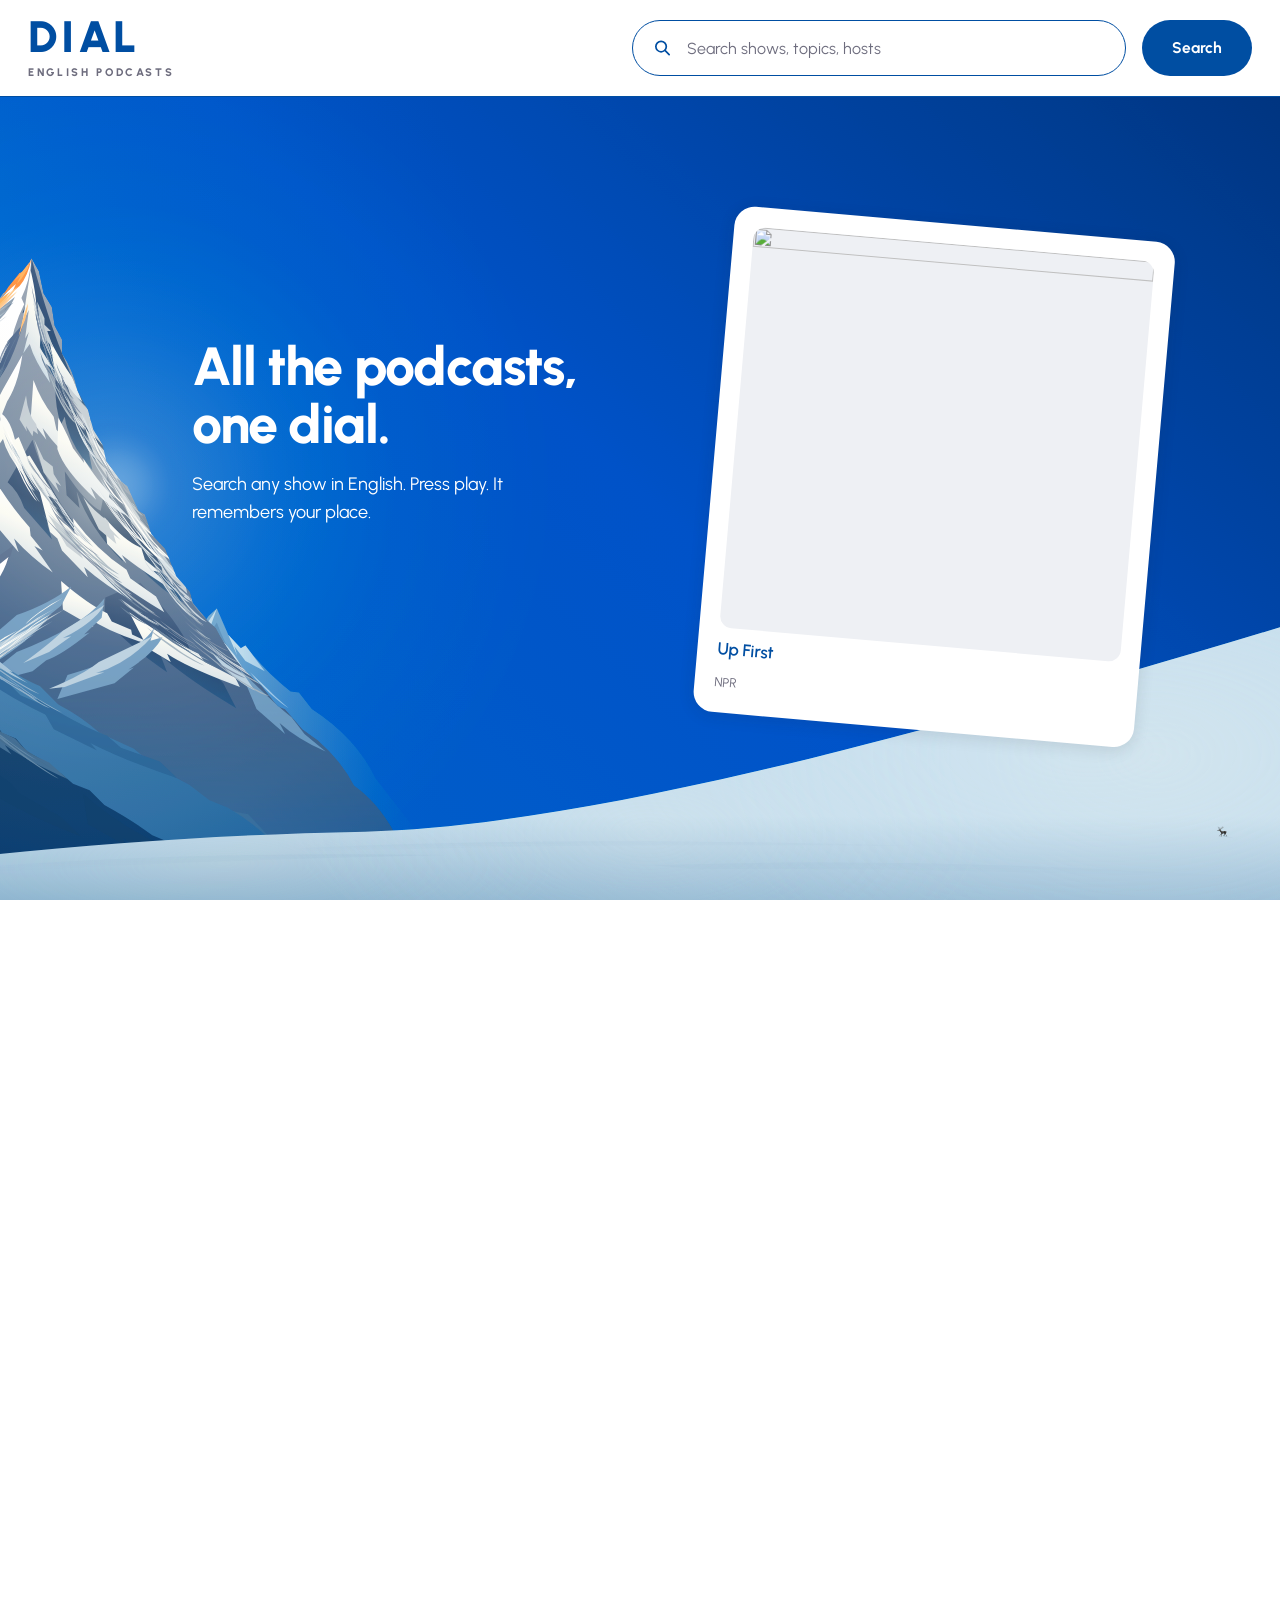
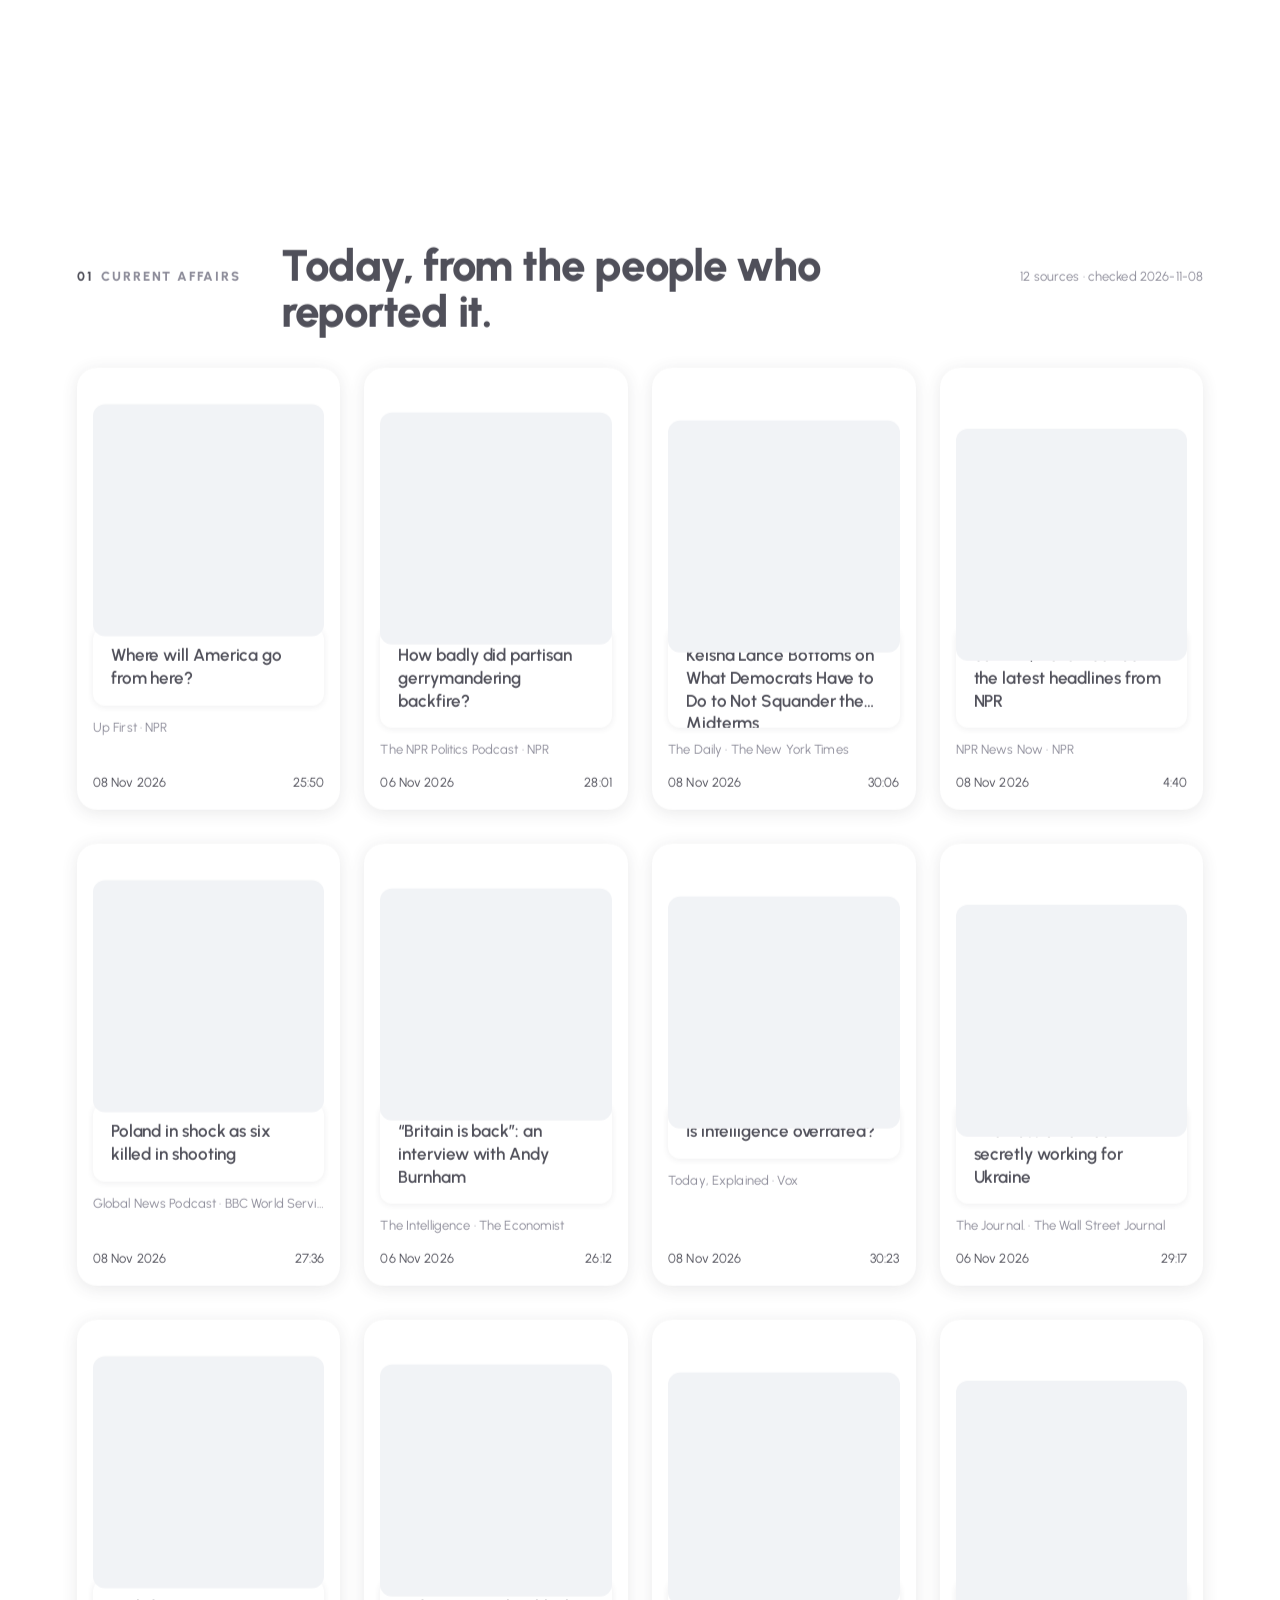
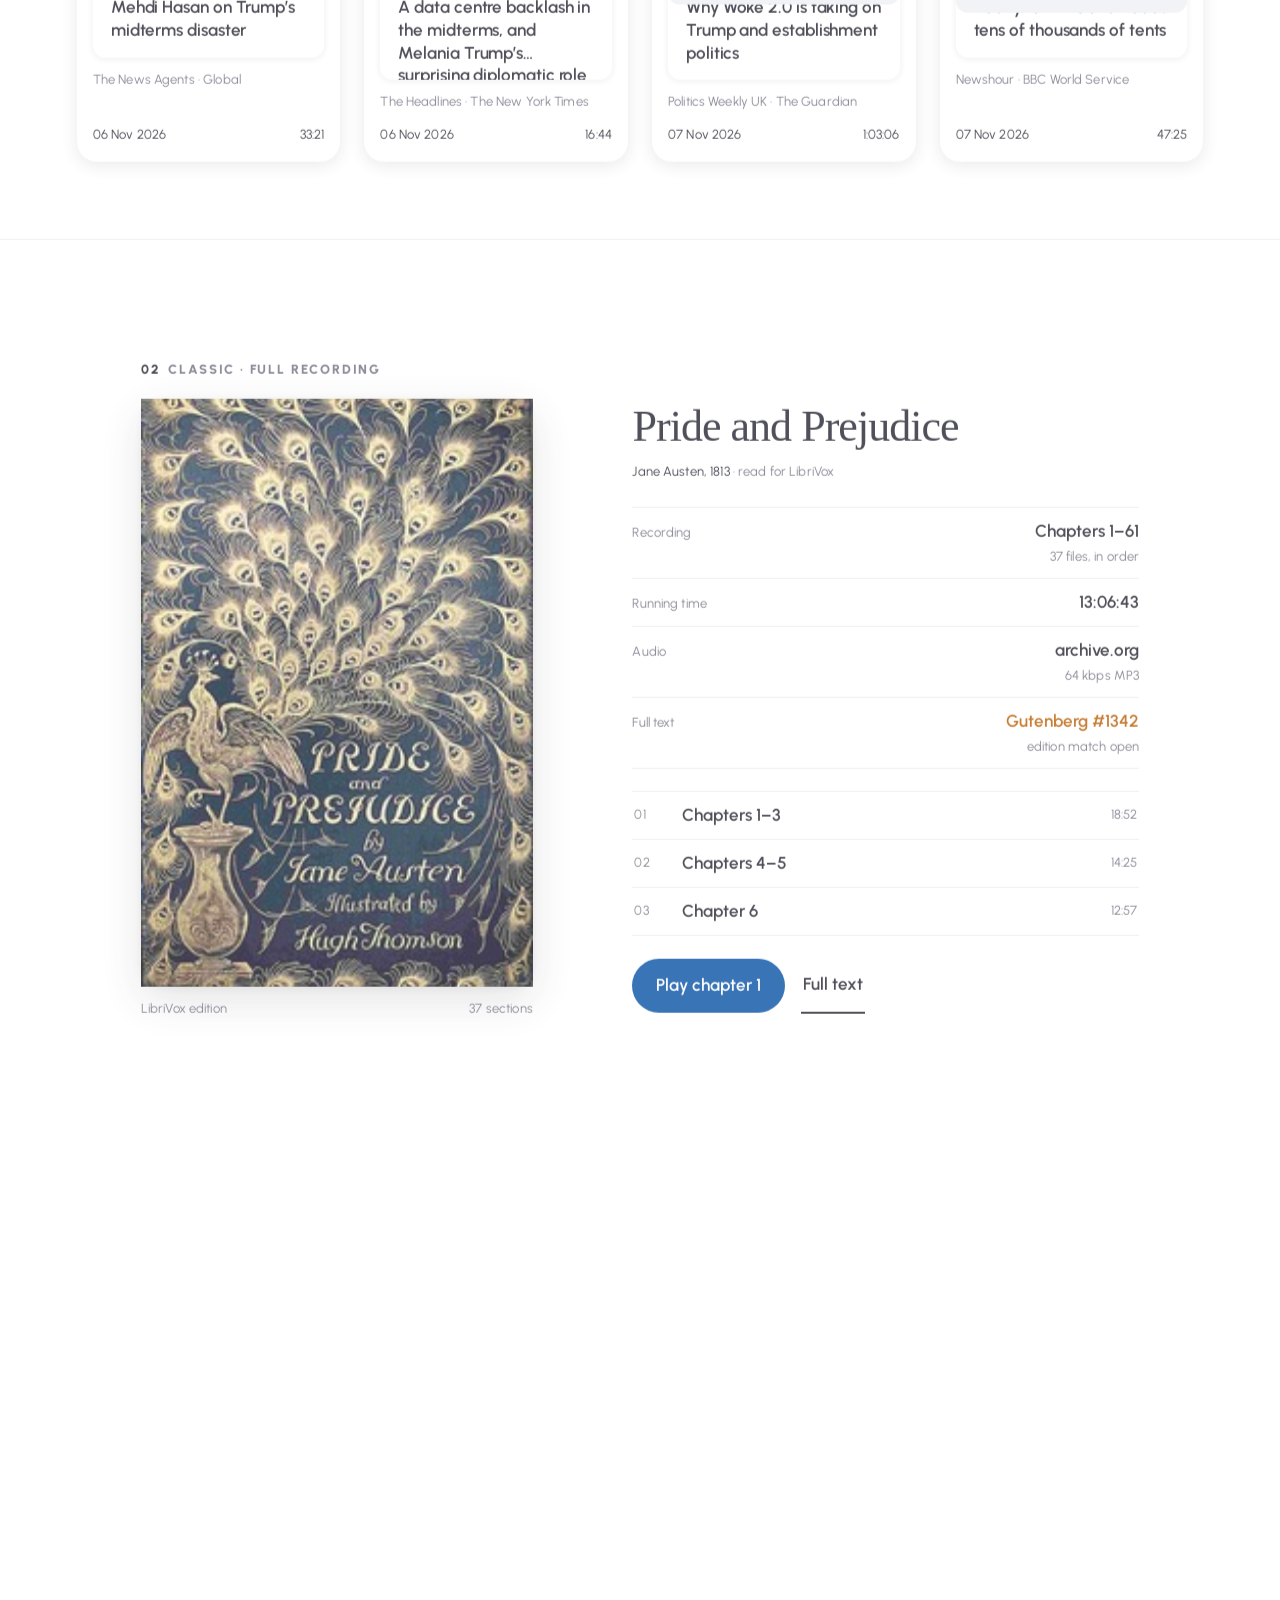
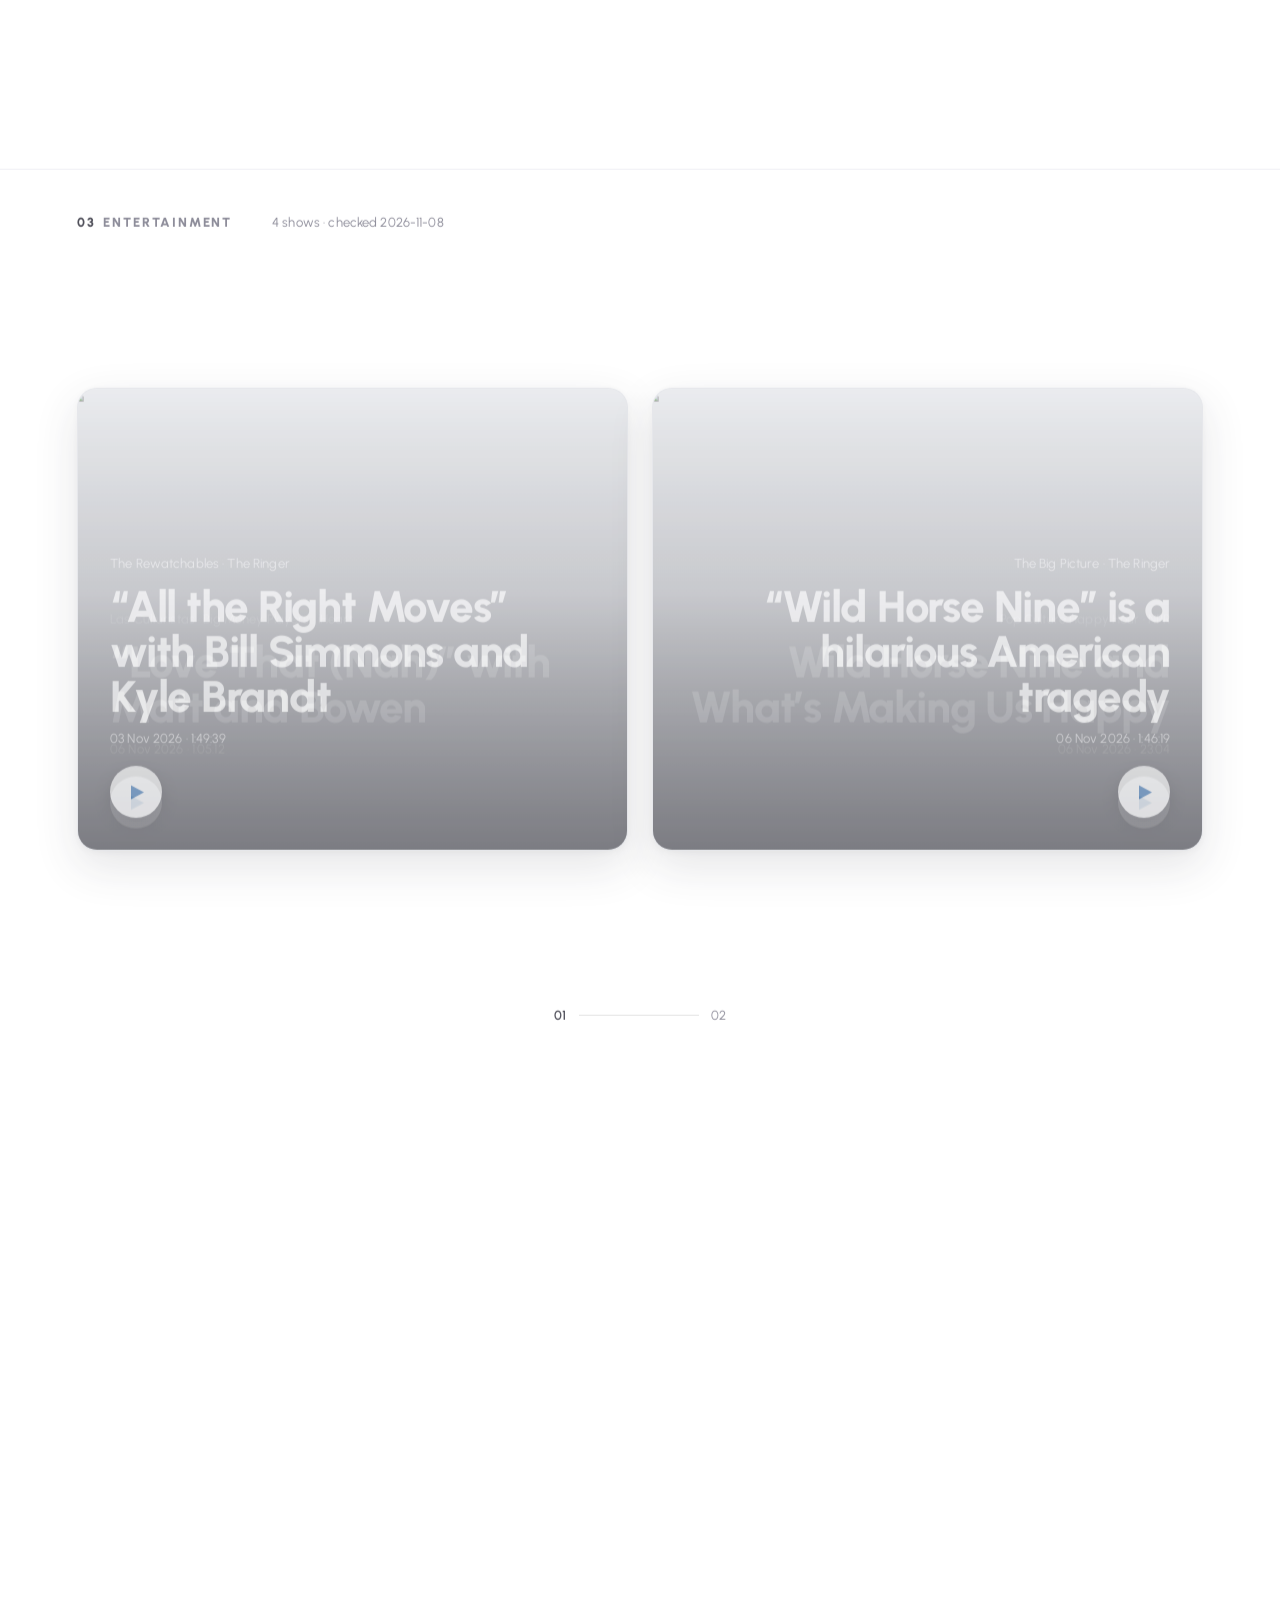
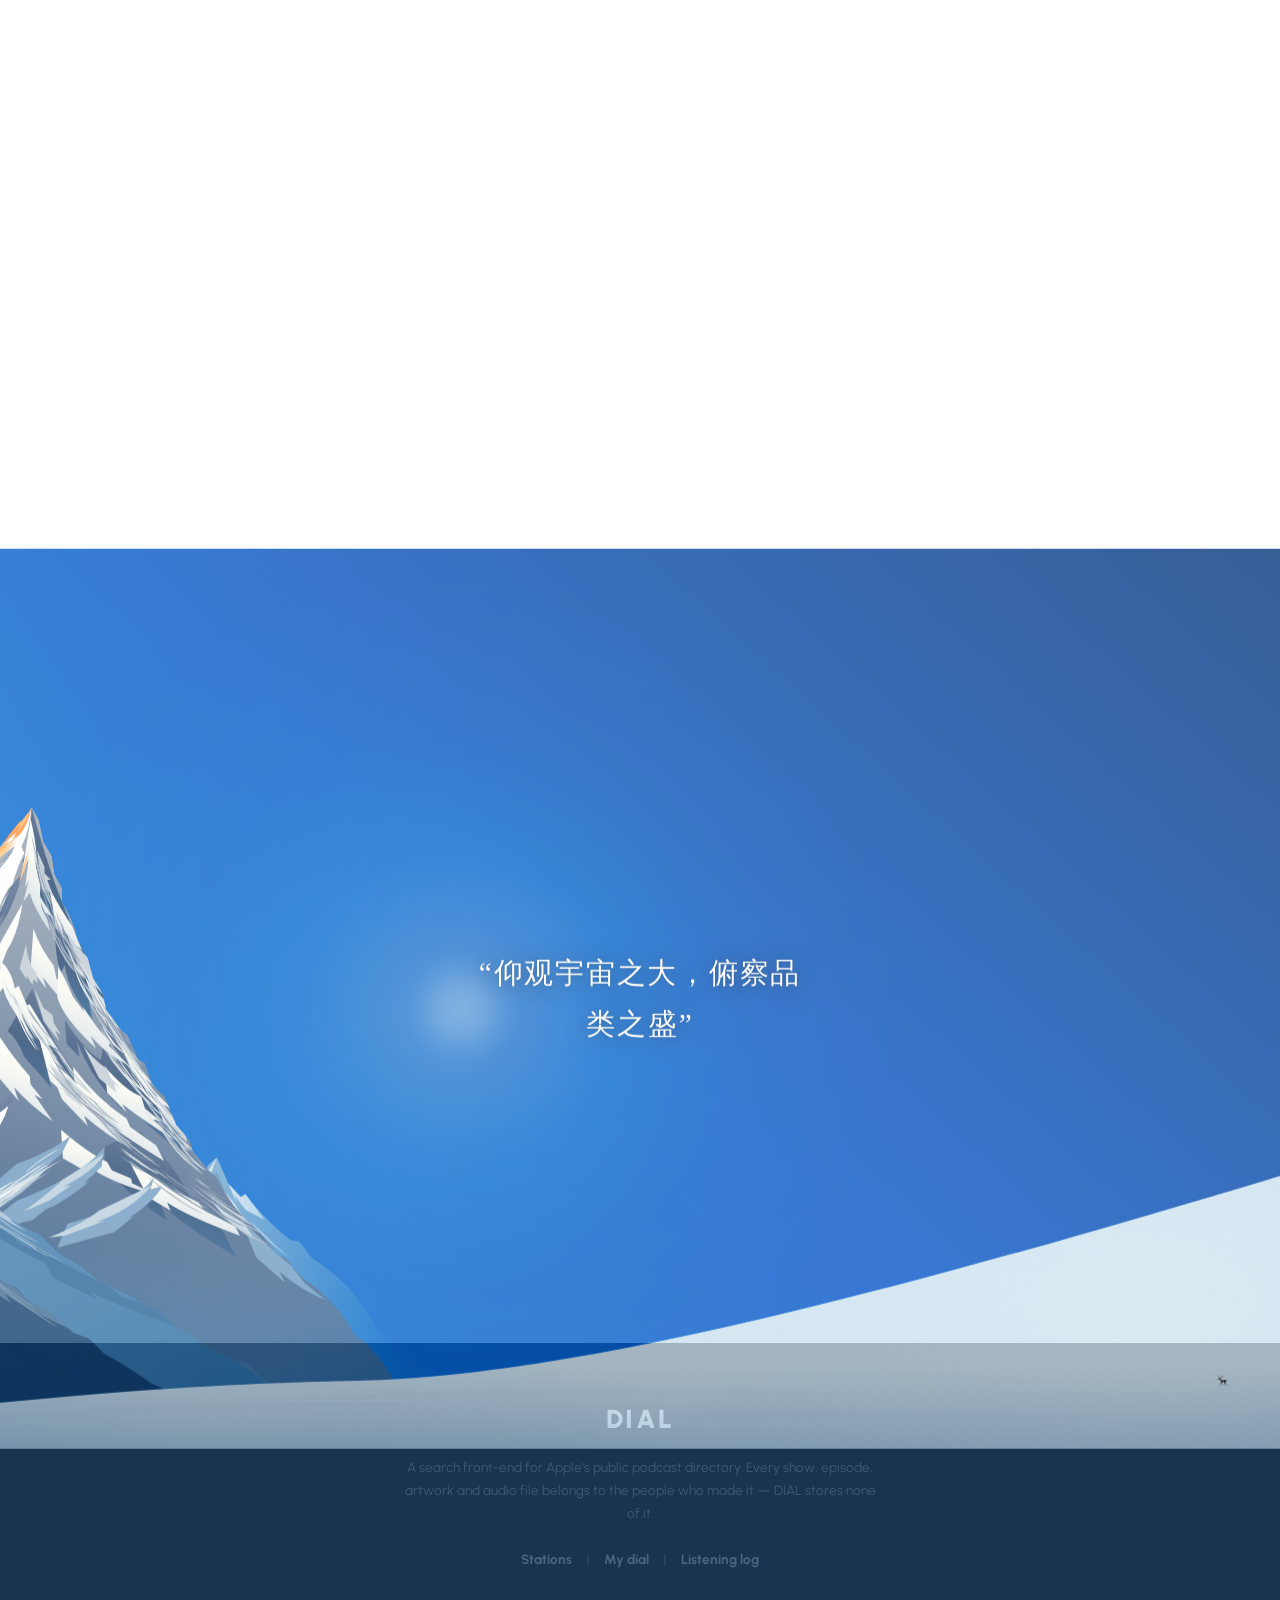
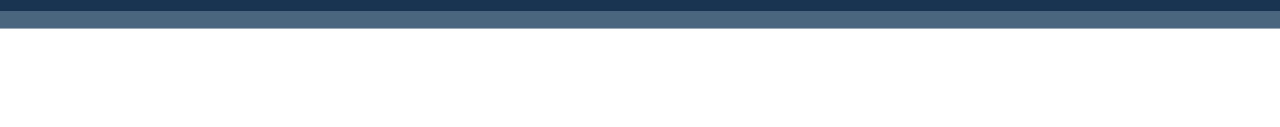
==== index.html @ 27f86d82 "DIAL: four-part home page (library v5)" ====
<!doctype html>
<html lang="en">
<head>
<meta charset="utf-8">
<meta name="viewport" content="width=device-width, initial-scale=1">
<title>DIAL — English podcasts, one dial</title>
<meta name="description" content="Search any English podcast and play it. Nothing re-hosted; your place is remembered.">
<link rel="icon" href="data:image/svg+xml,%3Csvg xmlns='http://www.w3.org/2000/svg' viewBox='0 0 32 32'%3E%3Crect width='32' height='32' rx='8' fill='%23004ea2'/%3E%3Ccircle cx='16' cy='16' r='8.5' fill='none' stroke='%23fff' stroke-width='2.2'/%3E%3Cline x1='16' y1='16' x2='21.5' y2='10.5' stroke='%23fff' stroke-width='2.2' stroke-linecap='round'/%3E%3C/svg%3E">
<link rel="stylesheet" href="styles.css?v=20261108-layout-v5">
</head>
<body>

<!-- ══════════════════ HEADER ══════════════════ -->
<header class="site-header">
  <div class="header-inner">
    <a class="logo" href="#/">
      <span class="logo-mark">DIAL</span>
      <span class="logo-sub">English podcasts</span>
    </a>

    <form class="searchbar" id="searchForm" role="search" autocomplete="off">
      <div class="searchbar-field">
        <svg class="searchbar-icon" viewBox="0 0 20 20" aria-hidden="true">
          <circle cx="8.5" cy="8.5" r="5.5" fill="none" stroke="currentColor" stroke-width="1.8"/>
          <line x1="12.6" y1="12.6" x2="17" y2="17" stroke="currentColor" stroke-width="1.8" stroke-linecap="round"/>
        </svg>
        <input id="q" name="q" type="search" placeholder="Search shows, topics, hosts" spellcheck="false">
      </div>
      <button class="btn-blue" type="submit">Search</button>
    </form>

    <button class="burger" id="burger" type="button" aria-expanded="false" aria-controls="mobileNav" aria-label="Menu">
      <span></span><span></span><span></span>
    </button>
  </div>
</header>

<nav class="mobile-nav" id="mobileNav" aria-hidden="true" aria-label="Sections" inert>
  <button class="mobile-close" id="mobileClose" type="button" aria-label="Close menu">&times;</button>
  <ul>
    <li><a href="#/">Stations</a></li>
    <li><a href="#/saved">My dial</a></li>
    <li><a href="#/log">Listening log</a></li>
  </ul>
</nav>

<main>

<!-- ══════════════════ HOME ══════════════════ -->
<div class="view" id="view-home">

  <section class="hero">
    <div class="hero-visual">
    <div class="hero-scene" aria-hidden="true">
      <div class="scene-camera">
      <div class="scene-group">
        <img class="scene-layer" data-depth="0"    src="assets/art/layers/01-sky.svg" alt="" draggable="false">
        <img class="scene-layer" data-depth="0.025" src="assets/art/layers/02-far-ridge.svg" alt="" draggable="false">
        <img class="scene-layer" data-depth="0.06" src="assets/art/layers/03-mountain.svg" alt="" draggable="false">
        <img class="scene-layer" data-depth="0.06" src="assets/art/layers/04-alpenglow.svg" alt="" draggable="false">
        <img class="scene-layer" data-depth="0.11" src="assets/art/layers/05-foreground.svg" alt="" draggable="false">
      </div>
      <div class="scene-near" data-depth="0.11">
        <!-- The horizon follows the hero's visible bounds, independent of cover cropping. -->
        <svg class="scene-ground" viewBox="0 0 1600 900" preserveAspectRatio="none" focusable="false">
          <rect x="0" y="899" width="1600" height="900" fill="#91aec3"/>
          <image href="assets/art/layers/07-east-plain.svg?v=20261107-lighting" width="1600" height="900"/>
          <image class="snow-shadows" href="assets/art/layers/08-snow-shadows.svg?v=20261108-journey-v2" width="1600" height="900"/>
          <image class="snow-fill" href="assets/art/layers/09-snow-fill.svg?v=20261108-journey-v2" width="1600" height="900"/>
          <image class="snow-sheen" data-normal="-0.08 1 -0.05" data-roughness="0.56" href="assets/art/layers/10-snow-sheen-west.svg?v=20261108-journey-v2" width="1600" height="900"/>
          <image class="snow-sheen" data-normal="0.06 1 0.04" data-roughness="0.56" href="assets/art/layers/11-snow-sheen-middle.svg?v=20261108-journey-v2" width="1600" height="900"/>
          <image class="snow-sheen" data-normal="-0.03 1 0.1" data-roughness="0.56" href="assets/art/layers/12-snow-sheen-east.svg?v=20261108-journey-v2" width="1600" height="900"/>
        </svg>
        <!-- A tight view of the full-canvas source keeps this small landmark visible. -->
        <svg class="scene-reindeer" viewBox="1098 737 105 98" focusable="false">
          <image class="deer-shadow" href="assets/art/layers/13-deer-shadow.svg" x="-224" y="-264" width="2048" height="1152"/>
          <image class="reindeer-coat" href="assets/art/layers/06-reindeer.svg" x="-224" y="-264" width="2048" height="1152"/>
        </svg>
      </div>
      </div>
      <div class="scene-light"></div>
    </div>

    <div class="hero-inner">
      <div class="hero-copy">
        <h1 class="hero-title">All the podcasts,<br>one dial.</h1>
        <p class="hero-sub">Search any show in English. Press play. It remembers your place.</p>
      </div>

      <div class="hero-stage">
        <div class="hero-viewport">
          <div class="hero-track" id="heroTrack"></div>
        </div>


      </div>
    </div>
    <div class="journey-bridge">
      <p class="journey-line">Let's jump in the journey of English</p>
    </div>
    </div>
  </section>

  <div class="home-library" id="homeLibrary" aria-hidden="true" inert>

  <!-- 01 · current affairs -->
  <section class="lib lib-news" id="sec-news">
    <div class="lib-inner">
      <div class="lib-head">
        <p class="lib-eyebrow"><b>01</b>Current affairs</p>
        <h2 class="lib-title">Today, from the people who reported it.</h2>
        <p class="lib-meta" id="newsMeta"></p>
      </div>
      <div class="win-grid" id="newsGrid"></div>
    </div>
  </section>

  <!-- 02 · classic: pinned, centred -->
  <section class="lib-classic" id="sec-classic">
    <div class="lib-pin">
      <div class="lib-inner">
        <p class="lib-eyebrow" style="margin-bottom:18px"><b>02</b>Classic · full recording</p>
        <div class="classic" id="classicWrap"></div>
      </div>
    </div>
  </section>

  <!-- 03 · entertainment: two mirrored panes, pinned -->
  <section class="lib-cine" id="sec-ent">
    <div class="lib-cine-stage" id="cineStage">
      <div class="lib-head">
        <p class="lib-eyebrow"><b>03</b>Entertainment</p>
        <p class="lib-meta" id="entMeta"></p>
      </div>
      <div class="cine-split" id="entSplit"></div>
      <p class="cine-count"><b id="cineNow">01</b><span class="cine-bar"><i></i></span><span id="cineTotal">02</span></p>
    </div>
  </section>

  <!-- 04 · closing page: reuses the hero background verbatim -->
  <section class="lib-cover" id="sec-cover">
    <div class="cover-stage" id="coverStage">
      <div class="hero-scene" aria-hidden="true">
        <div class="scene-camera">
          <div class="scene-group">
            <img class="scene-layer" data-depth="0" src="assets/art/layers/01-sky.svg" alt="" draggable="false">
            <img class="scene-layer" data-depth="0.025" src="assets/art/layers/02-far-ridge.svg" alt="" draggable="false">
            <img class="scene-layer" data-depth="0.06" src="assets/art/layers/03-mountain.svg" alt="" draggable="false">
            <img class="scene-layer" data-depth="0.06" src="assets/art/layers/04-alpenglow.svg" alt="" draggable="false">
            <img class="scene-layer" data-depth="0.11" src="assets/art/layers/05-foreground.svg" alt="" draggable="false">
          </div>
          <div class="scene-near" data-depth="0.11">
            <svg class="scene-ground" viewBox="0 0 1600 900" preserveAspectRatio="none" focusable="false">
              <rect x="0" y="899" width="1600" height="900" fill="#91aec3"/>
              <image href="assets/art/layers/07-east-plain.svg?v=20261107-lighting" width="1600" height="900"/>
              <image class="snow-shadows" href="assets/art/layers/08-snow-shadows.svg?v=20261108-ascent" width="1600" height="900"/>
              <image class="snow-fill" href="assets/art/layers/09-snow-fill.svg?v=20261108-ascent" width="1600" height="900"/>
              <image class="snow-sheen" data-normal="-0.08 1 -0.05" data-roughness="0.56" href="assets/art/layers/10-snow-sheen-west.svg?v=20261108-ascent" width="1600" height="900"/>
              <image class="snow-sheen" data-normal="0.06 1 0.04" data-roughness="0.56" href="assets/art/layers/11-snow-sheen-middle.svg?v=20261108-ascent" width="1600" height="900"/>
              <image class="snow-sheen" data-normal="-0.03 1 0.1" data-roughness="0.56" href="assets/art/layers/12-snow-sheen-east.svg?v=20261108-ascent" width="1600" height="900"/>
            </svg>
            <svg class="scene-reindeer" viewBox="1098 737 105 98" focusable="false">
              <image class="deer-shadow" href="assets/art/layers/13-deer-shadow.svg" x="-224" y="-264" width="2048" height="1152"/>
              <image class="reindeer-coat" href="assets/art/layers/06-reindeer.svg" x="-224" y="-264" width="2048" height="1152"/>
            </svg>
          </div>
        </div>
        <div class="scene-light"></div>
      </div>

      <div class="cover-copy">
        <p class="cover-quote">“仰观宇宙之大，俯察品类之盛”</p>
      </div>
    </div>
  </section>

  </div>

</div>

<!-- ══════════════════ SEARCH ══════════════════ -->
<div class="view" id="view-search" hidden>
  <section class="band">
    <h2 class="h-jfn" id="searchTitle"></h2>
    <p class="band-note" id="searchNote"></p>
    <div class="grid-4" id="searchGrid"></div>
  </section>
</div>

<!-- ══════════════════ SHOW ══════════════════ -->
<div class="view" id="view-show" hidden>
  <section class="band show-band">
    <a class="backlink" href="#/">&lsaquo; All stations</a>
    <div class="show-layout">
      <aside class="show-aside">
        <img class="show-art" id="showArt" alt="">
        <h2 class="show-name" id="showName"></h2>
        <p class="show-pub" id="showPub"></p>
        <dl class="specs">
          <div><dt>Genre</dt><dd id="showGenre"></dd></div>
          <div><dt>Episodes</dt><dd id="showCount"></dd></div>
          <div><dt>Latest</dt><dd id="showLatest"></dd></div>
        </dl>
        <div class="show-actions">
          <button class="btn-blue" id="showPlayLatest" type="button">Play latest</button>
          <button class="btn-outline" id="showSave" type="button"></button>
        </div>
        <p class="show-desc" id="showDesc"></p>
      </aside>

      <div class="show-eps">
        <h3 class="eps-head">Episode log <span class="eps-count" id="epCount"></span></h3>
        <ol class="eplist" id="eplist"></ol>
      </div>
    </div>
  </section>
</div>

<!-- ══════════════════ SAVED ══════════════════ -->
<div class="view" id="view-saved" hidden>
  <section class="band">
    <h2 class="h-jfn">My dial</h2>
    <p class="band-note">Shows you keep coming back to.</p>
    <div class="grid-4" id="savedGrid"></div>
    <p class="empty" id="savedEmpty" hidden>Nothing saved yet. Open a station and press <strong>Save</strong>.</p>
  </section>
</div>

<!-- ══════════════════ LOG ══════════════════ -->
<div class="view" id="view-log" hidden>
  <section class="band">
    <h2 class="h-jfn">Listening log</h2>
    <p class="band-note">Everything you started, and the minute you got to.</p>
    <ol class="loglist" id="loglist"></ol>
    <p class="empty" id="logEmpty" hidden>Empty. Play something and it will appear here.</p>
  </section>
</div>

</main>

<!-- ══════════════════ FOOTER ══════════════════ -->
<footer class="site-footer">
  <div class="footer-inner">
    <p class="footer-logo">DIAL</p>
    <p class="footer-text">
      A search front-end for Apple's public podcast directory. Every show, episode, artwork and
      audio file belongs to the people who made it — DIAL stores none of it.
    </p>
    <nav class="footer-nav">
      <a href="#/">Stations</a><span>|</span>
      <a href="#/saved">My dial</a><span>|</span>
      <a href="#/log">Listening log</a>
    </nav>
  </div>
</footer>

<!-- ══════════════════ PLAYER ══════════════════ -->
<div class="player" id="player" hidden>
  <img class="p-art" id="pArt" alt="">
  <div class="p-meta">
    <p class="p-show" id="pShow"></p>
    <p class="p-title" id="pTitle"></p>
    <p class="p-note" id="pNote" role="status" hidden></p>
  </div>

  <div class="p-controls">
    <button class="p-btn" id="rew" type="button" aria-label="Back 15 seconds">
      <svg viewBox="0 0 24 24" aria-hidden="true"><path d="M11 6v12L3 12z" fill="currentColor"/><path d="M21 6v12l-8-6z" fill="currentColor"/></svg>
      <span>15</span>
    </button>
    <button class="p-btn p-play" id="play" type="button" aria-label="Play">
      <svg class="ico-play" viewBox="0 0 24 24" aria-hidden="true"><path d="M8.5 5.5v13l10.5-6.5z" fill="currentColor"/></svg>
      <svg class="ico-pause" viewBox="0 0 24 24" aria-hidden="true"><rect x="7.5" y="5.5" width="3.4" height="13" rx="1.2" fill="currentColor"/><rect x="13.1" y="5.5" width="3.4" height="13" rx="1.2" fill="currentColor"/></svg>
    </button>
    <button class="p-btn" id="ff" type="button" aria-label="Forward 30 seconds">
      <svg viewBox="0 0 24 24" aria-hidden="true"><path d="M13 6v12l8-6z" fill="currentColor"/><path d="M3 6v12l8-6z" fill="currentColor"/></svg>
      <span>30</span>
    </button>
    <button class="p-speed" id="rate" type="button" aria-label="Playback speed">1×</button>
  </div>

  <div class="p-progress">
    <span class="p-time" id="tCur">0:00</span>
    <input class="p-seek" id="seek" type="range" min="0" max="1000" value="0" step="1" aria-label="Seek">
    <span class="p-time" id="tDur">0:00</span>
  </div>

  <button class="p-close" id="pClose" type="button" aria-label="Close player">&times;</button>
</div>

<script src="scene-motion.js?v=20261108-stages-v3"></script>
<script src="content.js?v=20261108-layout-v5"></script>
<script src="app.js?v=20261108-layout-v5"></script>
</body>
</html>
---- styles.css ----
/* ══════════════════════════════════════════════════════════════
   DIAL — English podcasts
   Design language reproduced from jfn-pods.com:
   key01 #004ea2 · key02 #47a432 · key03 #ff8d28 · key05 #1f1f2c
   key06 #f8f8f8 · max 1410px · ease cubic-bezier(.76,0,.24,1)
   card = radius 20 / padding 20 / 0 3px 16px rgba(31,31,44,.12)
   ══════════════════════════════════════════════════════════════ */

@font-face{font-family:"Urbanist";src:url("assets/fonts/Urbanist-var.woff2") format("woff2");font-weight:400 900;font-display:swap}

:root{
  --key01:#004ea2;
  --key02:#47a432;
  --key03:#ff8d28;
  --key04:#1a60ab;
  --key05:#1f1f2c;
  --key06:#f8f8f8;
  --key07:#6e6d7e;   /* was #8a8aa0 — 3.37:1 on white, too light for small text */

  /* brand hues kept for fills; text needs deeper versions to clear 4.5:1 */
  --green-ink:#357a26;
  --orange-ink:#b85c00;

  --max-jfn:1600px;
  --ease-jfn:cubic-bezier(.76,0,.24,1);
  --shadow-card:0 3px 16px rgba(31,31,44,.12);
  --shadow-card-up:0 12px 26px rgba(31,31,44,.16);

  --r-12:12px;
  --r-20:20px;
  --r-full:9999px;

  --gutter:clamp(20px,2.2vw,32px);
  --player-h:96px;
}

*,*::before,*::after{box-sizing:border-box}
html{-webkit-text-size-adjust:100%;scroll-behavior:smooth}
body{
  margin:0;
  background:#fff;
  color:var(--key05);
  font-family:"Urbanist",system-ui,-apple-system,"Segoe UI","Noto Sans JP",sans-serif;
  font-size:16px;
  line-height:1.6;
  -webkit-font-smoothing:antialiased;
  padding-bottom:calc(var(--player-h) + 20px);
}
img{max-width:100%;display:block}
button{font:inherit;color:inherit;background:none;border:0;cursor:pointer}
a{color:inherit;text-decoration:none}
ol,ul{margin:0;padding:0;list-style:none}
:focus-visible{outline:3px solid var(--key03);outline-offset:3px}
.sr-only{position:absolute;width:1px;height:1px;overflow:hidden;clip:rect(0 0 0 0)}

/* ── buttons ────────────────────────────────────────────── */
.btn-blue{
  display:inline-flex;align-items:center;justify-content:center;
  padding:13px 26px;
  border-radius:var(--r-full);
  background:var(--key01);
  color:#fff;
  font-weight:700;font-size:15px;white-space:nowrap;
  transition:background-color .2s var(--ease-jfn),transform .2s var(--ease-jfn);
}
.btn-blue:hover{background:var(--green-ink)}
.btn-blue:active{transform:scale(.97)}
.btn-blue:disabled{background:#c9ccd4;cursor:not-allowed}

.btn-outline{
  display:inline-flex;align-items:center;justify-content:center;
  padding:12px 24px;
  border-radius:var(--r-full);
  border:2px solid var(--key01);
  color:var(--key01);
  font-weight:700;font-size:15px;white-space:nowrap;
  transition:background-color .2s var(--ease-jfn),color .2s var(--ease-jfn),border-color .2s var(--ease-jfn);
}
.btn-outline:hover{background:var(--key01);color:#fff}
.btn-outline[data-on="1"]{border-color:var(--key02);color:var(--key02)}
.btn-outline[data-on="1"]:hover{background:var(--key02);color:#fff}

/* ══════════════════ HEADER ══════════════════ */
.site-header{
  position:sticky;top:0;z-index:50;
  background:#fff;
  border-bottom:1px solid var(--key01);
}
.header-inner{
  display:flex;align-items:center;gap:26px;
  max-width:var(--max-jfn);
  margin:0 auto;
  min-height:96px;
  padding:0 var(--gutter);
}
.logo{display:flex;flex-direction:column;justify-content:center;flex:none;padding:8px 6px 8px 0}
.logo-mark{
  font-size:44px;font-weight:900;line-height:1;
  letter-spacing:.085em;color:var(--key01);
}
.logo-sub{
  margin-top:5px;
  font-size:11px;font-weight:800;letter-spacing:.24em;
  text-transform:uppercase;color:var(--key07);
}

.searchbar{
  display:flex;align-items:center;gap:16px;
  flex:1;min-width:0;max-width:620px;
  margin-left:auto;
}
.searchbar-field{position:relative;flex:1;min-width:0;display:flex;align-items:center}
.searchbar-icon{
  position:absolute;left:21px;top:50%;transform:translateY(-50%);
  width:19px;height:19px;color:var(--key01);
  pointer-events:none;
}
.searchbar input{
  width:100%;height:56px;
  padding:0 28px 0 54px;
  border:1px solid var(--key01);
  border-radius:var(--r-full);
  background:#fff;
  color:var(--key05);
  font-family:inherit;font-size:16px;
  transition:border-color .2s var(--ease-jfn),box-shadow .2s var(--ease-jfn);
}
.searchbar input::placeholder{color:var(--key07)}
.searchbar input:focus{
  outline:none;
  border-color:var(--key02);
  box-shadow:0 0 0 3px rgba(71,164,50,.16);
}
.searchbar .btn-blue{height:56px;padding:0 30px;font-size:15.5px}

.burger{
  display:none;
  flex-direction:column;justify-content:center;align-items:center;gap:5px;
  width:48px;height:48px;margin-left:auto;flex:none;
}
.burger span{
  display:block;height:3px;width:26px;border-radius:2px;background:var(--key01);
  transition:transform .3s var(--ease-jfn),opacity .2s;
}
.burger[aria-expanded="true"] span:nth-child(1){transform:translateY(8px) rotate(45deg)}
.burger[aria-expanded="true"] span:nth-child(2){opacity:0}
.burger[aria-expanded="true"] span:nth-child(3){transform:translateY(-8px) rotate(-45deg)}

.mobile-nav{
  position:fixed;inset:0;z-index:60;
  background:var(--key01);
  display:flex;flex-direction:column;
  padding:20px;
  transform:translateX(100%);
  transition:transform .35s var(--ease-jfn);
}
.mobile-nav[aria-hidden="false"]{transform:translateX(0)}
.mobile-nav ul{margin-top:60px;display:flex;flex-direction:column;gap:26px}
.mobile-nav a{color:#fff;font-size:24px;font-weight:800}
.mobile-nav a:hover{color:var(--key03)}
.mobile-close{align-self:flex-end;width:48px;height:48px;font-size:36px;line-height:1;color:#fff}

/* ══════════════════ IMMERSIVE SCROLL JOURNEY ══════════════════ */
.is-home .site-header{position:absolute;inset:0 0 auto;width:100%}
.hero{position:relative;isolation:isolate;height:calc(100svh + var(--journey-travel,520svh));background:#fff;color:#fff}
.hero-visual{position:sticky;top:0;height:100svh;overflow:clip;isolation:isolate}
.hero-scene{position:absolute;inset:0;z-index:0;pointer-events:none;background:#183c5c;filter:saturate(1.4)}
.scene-camera{position:absolute;inset:0;transform-origin:50% 50%}
.scene-group{position:absolute;inset:-9%}
.scene-layer{position:absolute;inset:0;width:100%;height:100%;object-fit:cover;user-select:none}
.scene-near{position:absolute;inset:0;pointer-events:none}
.scene-ground{position:absolute;inset:-8px;width:calc(100% + 16px);height:calc(100% + 16px);overflow:visible}
.scene-reindeer{position:absolute;right:max(24px,4vw);bottom:7%;width:clamp(12px,1.2vw,26px);height:auto;aspect-ratio:105/98;overflow:visible}
@media(max-width:1410px){.scene-reindeer{width:12px}}
.reindeer-coat{filter:brightness(.3) saturate(.65)}
.snow-shadows{opacity:.22}
.snow-fill{opacity:.35}
.snow-sheen{opacity:.2}
.scene-light{
  position:absolute;left:0;top:0;width:72vmax;height:72vmax;border-radius:50%;
  background:radial-gradient(circle,rgba(255,244,207,.94) 0%,rgba(255,237,194,.52) 6%,rgba(233,244,248,.25) 24%,rgba(219,239,250,.08) 43%,transparent 67%);
  opacity:.42;mix-blend-mode:screen;
}
.scene-light::after{content:"";position:absolute;inset:44%;background:radial-gradient(circle,rgba(255,251,226,.95),rgba(255,246,220,0) 72%);filter:blur(5px)}
.hero-inner{position:relative;z-index:1;display:flex;align-items:center;gap:clamp(24px,4vw,64px);max-width:var(--max-jfn);margin:0 auto;height:100%;padding:116px var(--gutter) 40px}
.hero-copy{flex:1 1 46%;max-width:620px;min-width:0}
.hero-title{margin:0;font-size:clamp(44px,5.6vw,82px);line-height:1.12;font-weight:900;letter-spacing:.005em;color:#fff}
.hero-sub{margin:24px 0 0;font-size:clamp(18px,1.7vw,26px);font-weight:700;line-height:1.5;color:#fff;max-width:28ch}
.hero-stage{position:relative;flex:1 1 47%;max-width:570px;min-width:0;transform:rotate(5deg);transform-origin:0 100%}
.hero-viewport{position:relative;overflow:visible;padding:20px 0}
.hero-track{display:grid;grid-template-areas:"cover"}
.hero-card{grid-area:cover;display:flex;flex-direction:column;gap:12px;width:100%;min-width:0;padding:clamp(20px,2.4vw,36px);border-radius:20px;text-align:left;background:#fff;box-shadow:0 3px 16px rgba(31,31,44,.12);opacity:0;visibility:hidden;pointer-events:none;transform:translateY(12px);transition:opacity .65s var(--ease-jfn),transform .65s var(--ease-jfn),visibility .65s}
.hero-card.is-active{opacity:1;visibility:visible;pointer-events:auto;transform:translateY(0)}
.hero-card img{width:100%;aspect-ratio:1;object-fit:cover;border-radius:12px;background:#eef0f4}
.hero-card h3{margin:0;font-size:clamp(22px,2vw,30px);font-weight:700;line-height:1.3;color:var(--key01);display:-webkit-box;-webkit-line-clamp:1;-webkit-box-orient:vertical;overflow:hidden}
.hero-card p{margin:4px 0 0;font-size:13px;font-weight:700;color:var(--key07)}
@media(hover:hover) and (pointer:fine){.hero-card.is-active:hover{transform:translateY(-8px)}.hero-card:hover h3{color:var(--green-ink)}}
.journey-bridge{position:absolute;inset:0;z-index:2;display:grid;place-items:center;padding:24px 5vw;pointer-events:none;opacity:0}
.journey-line{margin:0;max-width:1400px;color:#ff7a00;text-align:center;font-family:"Segoe Script","Lucida Handwriting","Brush Script MT",cursive;font-weight:400;font-size:clamp(38px,4.3vw,76px);line-height:1.45;letter-spacing:-.035em;transform:rotate(-4deg)}
.home-library{position:relative;z-index:3;margin-top:-100svh;background:#fff;opacity:0;visibility:hidden}

/* ══════════════════ BANDS ══════════════════ */
.band{padding:64px 0 96px;margin:0}
.band-gray{background:var(--key06)}
.band-blue{background:var(--key01)}
.band-note{
  max-width:var(--max-jfn);
  margin:-26px auto 32px;
  padding:0 var(--gutter);
  text-align:center;
  color:var(--key07);
  font-size:15px;
}
.band-blue .band-note{color:rgba(255,255,255,.8)}

.h-jfn{
  max-width:var(--max-jfn);
  margin:0 auto;
  padding:0 var(--gutter);
  text-align:center;
  font-size:clamp(22px,2.4vw,30px);
  font-weight:800;
  line-height:1.4;
  color:var(--key05);
}
.h-jfn::after{
  content:"";
  display:block;
  width:80px;height:3px;
  margin:15px auto 0;
  border-radius:2px;
  background:var(--key01);
}
.h-jfn.is-white{color:#fff}
.h-jfn.is-white::after{background:#fff}

/* ══════════════════ CARD ══════════════════ */
.card{
  display:flex;flex-direction:column;gap:12px;
  width:100%;
  padding:20px;
  border-radius:var(--r-20);
  background:#fff;
  box-shadow:var(--shadow-card);
  text-align:left;
  transition:transform .2s var(--ease-jfn),box-shadow .2s var(--ease-jfn);
}
.card:hover,.card:focus-visible{
  transform:translateY(-10px);
  box-shadow:var(--shadow-card-up);
}
.card-img{
  width:100%;aspect-ratio:1;object-fit:cover;
  border-radius:var(--r-12);
  background:#eef0f4;
}
.card-title{
  margin:0;
  font-size:18px;font-weight:700;line-height:1.4;
  color:var(--key05);
  display:-webkit-box;-webkit-line-clamp:1;-webkit-box-orient:vertical;overflow:hidden;
  transition:color .2s var(--ease-jfn);
}
.card:hover .card-title{color:var(--green-ink)}
.card-sub{
  margin:0;
  font-size:13px;font-weight:600;color:var(--key07);
  white-space:nowrap;overflow:hidden;text-overflow:ellipsis;
}

.card.is-hero{padding:36px;gap:16px}
.card.is-hero .card-title{font-size:clamp(20px,2.2vw,30px);color:var(--key01)}
.card.is-hero:hover .card-title{color:var(--green-ink)}
.card.is-skeleton{min-height:320px;background:#fff}

/* blue note card (image left, text right) */
.note-card{
  display:flex;gap:20px;align-items:flex-start;
  padding:20px;
  border-radius:var(--r-20);
  background:var(--key01);
  color:#fff;
  box-shadow:var(--shadow-card);
  transition:transform .2s var(--ease-jfn),box-shadow .2s var(--ease-jfn);
  text-align:left;width:100%;
}
.note-card:hover{transform:translateY(-10px);box-shadow:var(--shadow-card-up)}
.note-card img{
  width:162px;aspect-ratio:1;object-fit:cover;border-radius:var(--r-12);flex:none;
  background:rgba(255,255,255,.2);
}
.note-card-body{display:flex;flex-direction:column;gap:8px;min-width:0}
.note-card h3{
  margin:0;
  font-size:19px;font-weight:700;line-height:1.35;
  display:-webkit-box;-webkit-line-clamp:3;-webkit-box-orient:vertical;overflow:hidden;
}
.note-card p{margin:0;font-size:13px;font-weight:700;color:rgba(255,255,255,.82)}

/* ══════════════════ GRIDS + CAROUSEL ══════════════════ */
.grid-4{
  display:grid;
  grid-template-columns:repeat(2,minmax(0,1fr));
  gap:16px;
  max-width:var(--max-jfn);
  margin:0 auto;
  padding:0 var(--gutter);
}
.grid-3{
  display:grid;
  grid-template-columns:repeat(1,minmax(0,1fr));
  gap:16px;
  max-width:var(--max-jfn);
  margin:0 auto;
  padding:0 var(--gutter);
}
@media (min-width:768px){
  .grid-4{grid-template-columns:repeat(auto-fill,minmax(260px,1fr));gap:30px}
  .grid-3{grid-template-columns:repeat(auto-fill,minmax(340px,1fr));gap:21px}
}

.carousel{
  position:relative;
  max-width:var(--max-jfn);
  margin:0 auto;
  padding:0 var(--gutter);
}
.carousel-track{
  display:grid;
  grid-auto-flow:column;
  grid-auto-columns:calc((100% - 30px) / 2);
  gap:30px;
  overflow-x:auto;
  scroll-snap-type:x mandatory;
  padding:16px 4px 30px;
  scrollbar-width:none;
}
.carousel-track::-webkit-scrollbar{display:none}
.carousel-track > *{scroll-snap-align:start}
@media (min-width:768px){ .carousel-track{grid-auto-columns:calc((100% - 90px) / 4)} }
@media (max-width:767px){ .carousel-track{grid-auto-columns:calc((100% - 16px) / 2);gap:16px} }

.carousel-nav{
  position:absolute;top:44%;
  width:44px;height:44px;
  display:grid;place-items:center;
  border-radius:50%;
  background:#fff;
  color:var(--key01);
  font-size:26px;line-height:1;
  box-shadow:var(--shadow-card);
  transition:background-color .2s var(--ease-jfn),color .2s var(--ease-jfn);
}
.carousel-nav:hover{background:var(--key01);color:#fff}
.carousel-nav.prev{left:0}
.carousel-nav.next{right:0}
.carousel-nav[disabled]{opacity:0;pointer-events:none}
@media (max-width:767px){ .carousel-nav{display:none} }

/* ══════════════════ SHOW PAGE ══════════════════ */
.show-band{padding-top:40px}
.backlink{
  display:inline-block;
  max-width:var(--max-jfn);
  margin:0 auto 24px;
  padding:0 var(--gutter);
  color:var(--key01);font-weight:700;font-size:15px;
}
.backlink:hover{color:var(--green-ink)}

.show-layout{
  display:grid;
  grid-template-columns:minmax(0,320px) minmax(0,1fr);
  gap:40px;
  max-width:var(--max-jfn);
  margin:0 auto;
  padding:0 var(--gutter);
  align-items:start;
}
.show-aside{position:sticky;top:100px}
.show-art{
  width:100%;aspect-ratio:1;object-fit:cover;
  border-radius:var(--r-20);
  box-shadow:var(--shadow-card);
  background:#eef0f4;
}
.show-name{margin:22px 0 6px;font-size:26px;font-weight:800;line-height:1.3}
.show-pub{margin:0;font-size:14px;font-weight:700;color:var(--green-ink)}
.specs{margin:20px 0 0;border-top:1px solid #e6e8ee}
.specs > div{display:flex;justify-content:space-between;gap:14px;padding:10px 0;border-bottom:1px solid #e6e8ee}
.specs dt{font-size:13px;font-weight:700;color:var(--key07)}
.specs dd{margin:0;font-size:13px;font-weight:700;text-align:right}
.show-actions{display:flex;gap:10px;margin-top:22px;flex-wrap:wrap}
.show-actions .btn-blue{flex:1}
.show-desc{
  margin:22px 0 0;
  font-size:14px;line-height:1.7;color:#5b5b6e;
  display:-webkit-box;-webkit-line-clamp:10;-webkit-box-orient:vertical;overflow:hidden;
}

.eps-head{
  margin:0 0 18px;
  font-size:18px;font-weight:800;
  display:flex;align-items:baseline;gap:10px;
}
.eps-count{font-size:12px;font-weight:700;color:var(--key07)}

.eplist{display:flex;flex-direction:column;gap:12px}
.ep{
  display:grid;
  grid-template-columns:minmax(0,1fr) auto;
  align-items:center;gap:16px;
  padding:16px 18px;
  border-radius:var(--r-12);
  background:#fff;
  box-shadow:0 1px 6px rgba(31,31,44,.09);
  transition:transform .2s var(--ease-jfn),box-shadow .2s var(--ease-jfn);
}
.ep:hover{transform:translateY(-3px);box-shadow:var(--shadow-card)}
.ep-main{min-width:0}
.ep-title{
  margin:0;
  font-size:15.5px;font-weight:700;line-height:1.45;
  display:-webkit-box;-webkit-line-clamp:2;-webkit-box-orient:vertical;overflow:hidden;
}
.ep.is-current .ep-title{color:var(--key01)}
.ep-sub{
  margin:6px 0 0;
  display:flex;gap:12px;flex-wrap:wrap;
  font-size:12px;font-weight:700;color:var(--key07);
}
.ep-progress{margin:6px 0 0;font-size:12px;font-weight:800;color:var(--green-ink)}
.ep-play{
  display:grid;place-items:center;
  width:46px;height:46px;flex:none;
  border-radius:50%;
  background:var(--key01);color:#fff;
  transition:background-color .2s var(--ease-jfn),transform .2s var(--ease-jfn);
}
.ep-play svg{width:17px;height:17px}
.ep-play:hover{background:var(--green-ink);transform:scale(1.06)}
.ep.is-current .ep-play{background:var(--green-ink)}

/* ══════════════════ LOG ══════════════════ */
.loglist{max-width:var(--max-jfn);margin:0 auto;padding:0 var(--gutter);display:flex;flex-direction:column;gap:12px}
.logrow{
  display:grid;grid-template-columns:64px minmax(0,1fr) auto;gap:18px;align-items:center;
  padding:14px 18px;border-radius:var(--r-12);background:#fff;
  box-shadow:0 1px 6px rgba(31,31,44,.09);
}
.logrow img{width:64px;height:64px;object-fit:cover;border-radius:10px}
.log-title{margin:0;font-size:15px;font-weight:700;line-height:1.4}
.log-sub{margin:4px 0 0;font-size:12px;font-weight:700;color:var(--key07)}
.log-actions{display:flex;align-items:center;gap:14px}
.log-counter{font-size:12.5px;font-weight:800;color:var(--key01);white-space:nowrap}

/* ══════════════════ EMPTY / LOADING / FAULT ══════════════════ */
.empty{
  max-width:var(--max-jfn);margin:0 auto;padding:40px var(--gutter);
  text-align:center;font-size:15px;color:var(--key07);
}
.empty strong{color:var(--key05)}
.scanning{
  grid-column:1/-1;
  padding:44px 0;text-align:center;
  font-size:14px;font-weight:700;color:var(--key07);
}
.scanning::after{content:"…";animation:dots 1.2s steps(4) infinite}
@keyframes dots{0%{content:""}25%{content:"."}50%{content:".."}75%{content:"..."}}
.fault{
  grid-column:1/-1;
  padding:22px 24px;
  border-radius:var(--r-20);
  background:#fdecec;
  border:1px solid #f6c9c9;
  color:#9b2222;
  font-size:14px;
}
.fault strong{display:block;margin-bottom:6px;font-weight:800}
.fault button{
  margin-top:14px;padding:10px 20px;border-radius:var(--r-full);
  background:#9b2222;color:#fff;font-weight:700;font-size:13px;
}

/* ══════════════════ PLAYER ══════════════════ */
.player{
  position:fixed;left:50%;bottom:14px;z-index:70;
  transform:translateX(-50%);
  display:grid;
  grid-template-columns:64px minmax(0,1fr) auto minmax(200px,.9fr) 36px;
  align-items:center;gap:16px;
  width:min(calc(100% - 28px),var(--max-jfn));
  padding:14px 18px;
  border-radius:var(--r-20);
  background:#fff;
  box-shadow:0 10px 34px rgba(31,31,44,.22);
  border:1px solid #edf0f5;
}
.player[hidden]{display:none}
.p-art{width:64px;height:64px;object-fit:cover;border-radius:10px;background:#eef0f4}
.p-meta{min-width:0}
.p-show{
  margin:0;
  font-size:11px;font-weight:800;letter-spacing:.08em;text-transform:uppercase;
  color:var(--green-ink);
  white-space:nowrap;overflow:hidden;text-overflow:ellipsis;
}
.p-title{
  margin:4px 0 0;
  font-size:15px;font-weight:800;line-height:1.35;
  display:-webkit-box;-webkit-line-clamp:2;-webkit-box-orient:vertical;overflow:hidden;
}
.p-note{
  margin:4px 0 0;font-size:12px;font-weight:800;color:var(--orange-ink);
}
.p-note[hidden]{display:none}

.p-controls{display:flex;align-items:center;gap:8px}
.p-btn{
  position:relative;
  display:grid;place-items:center;
  width:44px;height:44px;border-radius:50%;
  background:#eef2f8;color:var(--key01);
  transition:background-color .2s var(--ease-jfn),color .2s var(--ease-jfn);
}
.p-btn svg{width:19px;height:19px}
.p-btn > span{
  position:absolute;bottom:5px;
  font-size:8px;font-weight:800;letter-spacing:.02em;
}
.p-btn:hover{background:#dfe8f5}
.p-play{
  width:56px;height:56px;
  background:var(--key01);color:#fff;
}
.p-play:hover{background:var(--green-ink)}
.p-play .ico-pause{display:none}
body.is-playing .p-play .ico-play{display:none}
body.is-playing .p-play .ico-pause{display:block}
.p-speed{
  min-width:52px;padding:0 12px;height:36px;
  border-radius:var(--r-full);
  background:#eef2f8;color:var(--key01);
  font-weight:800;font-size:13px;
  transition:background-color .2s var(--ease-jfn),color .2s var(--ease-jfn);
}
.p-speed:hover{background:var(--key01);color:#fff}

.p-progress{display:flex;align-items:center;gap:10px;min-width:0}
.p-time{font-size:12px;font-weight:800;color:var(--key07);font-variant-numeric:tabular-nums}
.p-seek{
  -webkit-appearance:none;appearance:none;
  flex:1;min-width:0;height:22px;background:none;cursor:pointer;
}
.p-seek::-webkit-slider-runnable-track{
  height:6px;border-radius:3px;
  background:linear-gradient(90deg,var(--key01) 0 var(--p,0%),#e3e7ee var(--p,0%) 100%);
}
.p-seek::-webkit-slider-thumb{
  -webkit-appearance:none;appearance:none;
  width:16px;height:16px;margin-top:-5px;border-radius:50%;
  background:var(--key01);border:3px solid #fff;
  box-shadow:0 1px 5px rgba(31,31,44,.3);
}
.p-seek::-moz-range-track{
  height:6px;border-radius:3px;
  background:linear-gradient(90deg,var(--key01) 0 var(--p,0%),#e3e7ee var(--p,0%) 100%);
}
.p-seek::-moz-range-thumb{
  width:14px;height:14px;border-radius:50%;
  background:var(--key01);border:3px solid #fff;
}
.p-close{
  width:32px;height:32px;border-radius:50%;
  font-size:22px;line-height:1;color:var(--key07);
  transition:background-color .2s,color .2s;
}
.p-close:hover{background:#eef2f8;color:var(--key05)}

/* ══════════════════ FOOTER ══════════════════ */
.site-footer{background:var(--key05);color:#fff;padding:56px 0 40px;margin-top:0}
.footer-inner{max-width:var(--max-jfn);margin:0 auto;padding:0 var(--gutter);text-align:center}
.footer-logo{margin:0;font-size:26px;font-weight:900;letter-spacing:.1em;color:#fff}
.footer-text{max-width:60ch;margin:16px auto 0;font-size:13.5px;line-height:1.7;color:rgba(255,255,255,.72)}
.footer-nav{margin-top:24px;display:flex;justify-content:center;gap:14px;flex-wrap:wrap;font-size:13.5px;font-weight:700}
.footer-nav a:hover{color:var(--key03)}
.footer-nav span{color:rgba(255,255,255,.3)}

/* ══════════════════ RESPONSIVE ══════════════════ */
@media (max-width:1100px){
  .show-layout{grid-template-columns:minmax(0,280px) minmax(0,1fr);gap:28px}
}
@media (max-width:900px){
  .searchbar{display:none}
  .burger{display:flex}
  .show-layout{grid-template-columns:1fr}
  .show-aside{position:static}
  .player{
    grid-template-columns:44px minmax(0,1fr) auto;
    grid-template-areas:"art meta ctl" "prog prog prog";
    row-gap:10px;
    padding:12px 14px;
  }
  .p-art{grid-area:art;width:44px;height:44px}
  .p-meta{grid-area:meta}
  .p-controls{grid-area:ctl;gap:4px}
  .p-progress{grid-area:prog}
  .p-btn{width:36px;height:36px}
  .p-play{width:44px;height:44px}
  .p-speed{height:30px;min-width:44px;font-size:12px;padding:0 8px}
  .p-close{position:absolute;top:4px;right:6px}
  .p-show{display:none}
}
@media (max-width:520px){
  .logo-sub{display:none}
  .scene-layer{object-position:8% center}
  .band{padding:44px 0 64px}
  .card{padding:14px;gap:10px}
  .card-title{font-size:16px}
  .card.is-hero{padding:22px}
  .note-card{flex-direction:column}
  .note-card img{width:100%}
  .logrow{grid-template-columns:52px minmax(0,1fr);gap:14px}
  .logrow img{width:52px;height:52px}
  .log-actions{grid-column:1/-1;justify-content:space-between}
}

@media(max-width:900px){
  .hero-inner{flex-direction:column;align-items:stretch;gap:16px;padding:112px 24px 26px}
  .hero-copy{flex:none;max-width:600px}
  .hero-title{font-size:clamp(32px,7vw,56px)}
  .hero-sub{font-size:clamp(16px,3.3vw,22px);margin-top:14px;max-width:33ch}
  .hero-stage{flex:0 1 auto;align-self:flex-end;width:min(68vw,380px);margin-right:20px}
  .hero-viewport{padding:8px 0}
  .hero-card{padding:20px;gap:8px}
  .hero-card h3{font-size:clamp(18px,4.2vw,26px)}
  .journey-line{font-size:clamp(32px,7vw,60px)}
}
@media(max-width:1100px) and (max-height:600px){
  .hero-inner{flex-direction:row;align-items:center;gap:20px;padding:102px 24px 16px}
  .hero-copy{flex:1 1 50%;max-width:50%}
  .hero-title{font-size:clamp(25px,4.2vw,42px)}
  .hero-sub{font-size:14px;line-height:1.4;margin-top:12px}
  .hero-stage{flex:0 1 42%;width:auto;max-width:280px;align-self:center}
  .hero-card{padding:12px;gap:5px}
  .hero-card img{max-height:130px;object-fit:contain}
  .hero-card h3{font-size:17px}
  .hero-card p{font-size:11px}
  .journey-line{font-size:clamp(26px,4vw,40px)}
}

@media(prefers-reduced-motion:reduce){
  .hero{height:auto}
  .hero-visual{position:relative;height:auto;min-height:100svh;overflow:clip}
  .hero-inner{min-height:100svh;height:auto}
  .hero-scene{filter:saturate(1)}
  .journey-bridge{position:relative;opacity:1;padding:40px 20px 70px}
  .journey-line{font-size:clamp(30px,5vw,60px);transform:none}
  .scene-light{display:none}
  .scene-camera,.scene-group,.scene-layer,.scene-near{transform:none!important}
  .home-library{margin-top:0;opacity:1;visibility:visible;transform:none}
  *,*::before,*::after{animation-duration:.001ms!important;transition-duration:.001ms!important;scroll-behavior:auto!important}
  .card:hover,.card:focus-visible,.ep:hover,.note-card:hover{transform:none}
}
/* ══════════════════════════════════════════════════════════════
   HOME — v5 composition pass
   Axis: 1440×900 reference. Two families (Urbanist + Georgia for
   the classic title), three sizes per viewport (13 / 17 / 44),
   three weights (400 / 600 / 800). Handwriting only in the hero.
   No wheel lock, no forced snapping: the page reads real scrollY.
   ══════════════════════════════════════════════════════════════ */
:root{
  --lib-max-news:min(88vw,1280px);
  --lib-max-classic:min(78vw,1120px);
  --t-aux:13px;
  --t-body:17px;
  --t-display:44px;
  --w-body:400;
  --w-mid:600;
  --w-bold:800;
}

/* ── hero: title 15%–50%W, card bbox 55%–91%W, both centred ── */
@media (min-width:1024px){
  .hero-inner{position:absolute;inset:0;display:block;max-width:none;margin:0;padding:0;height:auto}
  .hero-copy{position:absolute;left:15%;top:48%;width:35%;max-width:35%;margin:0;transform:translateY(-50%)}
  .hero-title{font-size:clamp(40px,4.2vw,60px);line-height:1.08;font-weight:var(--w-bold);letter-spacing:-.022em}
  .hero-sub{margin:18px 0 0;font-size:18px;font-weight:var(--w-body);line-height:1.55;max-width:30ch;letter-spacing:0}
  .hero-stage{position:absolute;left:73%;top:53%;width:34.5%;max-width:none;transform:translate(-50%,-50%) rotate(5deg);transform-origin:50% 50%}
  .hero-viewport{padding:0}
  .hero-card{padding:20px;border-radius:20px;gap:10px}
  .hero-card img{border-radius:12px}
  .hero-card h3{font-size:var(--t-body);font-weight:var(--w-mid);line-height:1.35;letter-spacing:0;-webkit-line-clamp:2}
  .hero-card p{margin:2px 0 0;font-size:var(--t-aux);font-weight:var(--w-body);letter-spacing:.01em;color:var(--key07)}
}

/* ── shared library frame ──────────────────────────────────── */
.home-library{background:#fff}
.lib-inner{width:var(--lib-max-news);margin:0 auto}
.home-library .media{display:block}
.lib{background:#fff}
.lib-head{display:flex;flex-wrap:wrap;align-items:baseline;gap:10px 40px;margin:0 0 32px}
.lib-eyebrow{
  margin:0;font-size:var(--t-aux);font-weight:var(--w-bold);letter-spacing:.14em;
  text-transform:uppercase;color:var(--key07);
}
.lib-eyebrow b{color:var(--key05);font-weight:var(--w-bold);margin-right:8px;letter-spacing:.14em}
.lib-title{
  margin:0;font-size:var(--t-display);line-height:1.06;font-weight:var(--w-bold);
  letter-spacing:-.028em;max-width:26ch;flex:1 1 420px;color:var(--key05);
}
.lib-meta{margin:0;font-size:var(--t-aux);font-weight:var(--w-body);letter-spacing:.01em;color:var(--key07);font-variant-numeric:tabular-nums}

/* ── 01 news: 4 columns, 12 entries ────────────────────────── */
.lib-news{padding:clamp(64px,6vw,80px) 0}
.win-grid{display:grid;grid-template-columns:repeat(4,minmax(0,1fr));gap:34px 24px}
.win{
  display:flex;flex-direction:column;gap:12px;padding:16px;background:#fff;border-radius:20px;
  box-shadow:var(--shadow-card);transition:transform .4s var(--ease-jfn),box-shadow .4s var(--ease-jfn);
}
.win:hover,.win:focus-visible{transform:translateY(-6px);box-shadow:var(--shadow-card-up)}
.win .media{transform:translate3d(0, calc((1 - var(--lib-in,1)) * (40px + var(--i,0) * 16px)), 0)}
.home-library{will-change:opacity,transform}
.win .media{display:block;position:relative;overflow:hidden;border-radius:12px;background:#eef0f4;aspect-ratio:1}
.win .media img{width:100%;height:100%;object-fit:cover}
.win .ep{
  margin:0;font-size:var(--t-body);font-weight:var(--w-mid);line-height:1.35;letter-spacing:-.005em;
  display:-webkit-box;-webkit-line-clamp:3;-webkit-box-orient:vertical;overflow:hidden;
}
.win .src{
  margin:0;font-size:var(--t-aux);font-weight:var(--w-body);letter-spacing:.01em;color:var(--key07);
  white-space:nowrap;overflow:hidden;text-overflow:ellipsis;
}
.win .row{display:flex;justify-content:space-between;gap:12px;align-items:baseline;margin-top:auto}
.win .row .src{color:var(--key05);font-variant-numeric:tabular-nums}
.win .dur{font-size:var(--t-aux);font-weight:var(--w-body);color:var(--key05);white-space:nowrap;font-variant-numeric:tabular-nums;letter-spacing:.01em}

.media::after{
  content:"";position:absolute;inset:0;pointer-events:none;
  background:linear-gradient(100deg,transparent 20%,rgba(255,255,255,.72) 50%,transparent 80%);
  transform:translateX(-100%);animation:libSheen 1.4s linear infinite;
}
.media.is-loaded::after{content:none}
@keyframes libSheen{to{transform:translateX(100%)}}
.cover-img{opacity:0;transform:scale(1.04);transition:opacity .5s var(--ease-jfn),transform .65s var(--ease-jfn)}
.cover-img.is-ready{opacity:1;transform:scale(1)}
.reveal{opacity:0;transform:translateY(12px);transition:opacity .55s var(--ease-jfn),transform .55s var(--ease-jfn)}
.reveal.is-in{opacity:1;transform:none}

/* ── 02 classic: 1120px frame, 46:54, pinned 70svh extra ───── */
.lib-classic{position:relative;height:calc(100svh + 70svh);border-top:1px solid #ecebf2}
.lib-pin{position:sticky;top:0;height:100svh;display:grid;align-content:center}
.lib-classic .lib-inner{width:var(--lib-max-classic)}
.classic{display:grid;grid-template-columns:46fr 54fr;gap:60px;align-items:center}
.classic-art{margin:0}
.classic-art .media{
  width:min(392px,100%);max-width:100%;aspect-ratio:2/3;border-radius:20px;
  box-shadow:0 14px 40px rgba(31,31,44,.14),0 2px 8px rgba(31,31,44,.06);
}
.classic-art .media img{width:100%;height:100%;object-fit:cover;transform-origin:50% 48%}
.classic-art figcaption{
  display:flex;justify-content:space-between;gap:14px;margin-top:12px;width:min(392px,100%);
  font-size:var(--t-aux);font-weight:var(--w-body);letter-spacing:.01em;color:var(--key07);
}
.classic-title{
  margin:0;font-family:Georgia,"Iowan Old Style","Times New Roman",serif;
  font-size:var(--t-display);line-height:.98;font-weight:var(--w-body);letter-spacing:-.022em;color:var(--key05);
}
.byline{margin:14px 0 24px;font-size:var(--t-aux);font-weight:var(--w-body);letter-spacing:.01em;color:var(--key05);font-variant-numeric:tabular-nums}
.byline span{color:var(--key07)}
.ledger{display:grid;margin:0 0 22px}
.ledger>div{display:grid;grid-template-columns:minmax(0,1fr) auto;gap:18px;align-items:baseline;padding:10px 0;border-top:1px solid #ecebf2}
.ledger>div:last-child{border-bottom:1px solid #ecebf2}
.ledger dt{font-size:var(--t-aux);font-weight:var(--w-body);letter-spacing:.01em;color:var(--key07)}
.ledger dd{margin:0;font-size:var(--t-body);font-weight:var(--w-mid);text-align:right;font-variant-numeric:tabular-nums;letter-spacing:0}
.ledger dd small{display:block;margin-top:2px;font-size:var(--t-aux);font-weight:var(--w-body);color:var(--key07);letter-spacing:.01em}
.ledger .flag{color:var(--orange-ink,#b85c00)}
.chapters{list-style:none;margin:0 0 22px;padding:0}
.chapters li{border-top:1px solid #ecebf2}
.chapters li:last-child{border-bottom:1px solid #ecebf2}
.chapters a{display:grid;grid-template-columns:32px minmax(0,1fr) auto;gap:16px;align-items:center;padding:10px 2px;transition:padding-left .25s var(--ease-jfn)}
.chapters a:hover{padding-left:10px}
.chapters .idx,.chapters .dur{font-size:var(--t-aux);color:var(--key07);font-variant-numeric:tabular-nums;letter-spacing:.01em}
.chapters .name{font-size:var(--t-body);font-weight:var(--w-mid)}
.lib-actions{display:flex;flex-wrap:wrap;gap:16px;align-items:center}
.lib-actions .btn-blue{padding:13px 24px;font-size:var(--t-body);font-weight:var(--w-mid)}
.btn-quiet{padding:13px 2px;font-size:var(--t-body);font-weight:var(--w-mid);color:var(--key05);border-bottom:2px solid currentColor;transition:color .25s var(--ease-jfn)}
.btn-quiet:hover{color:var(--key01)}

/* ── 03 entertainment: two mirrored panes, pinned 120svh ───── */
.lib-cine{position:relative;height:calc(100svh + 120svh);background:#fff;border-top:1px solid #ecebf2}
.lib-cine-stage{
  position:sticky;top:0;height:100svh;display:grid;grid-template-rows:auto 1fr auto;place-items:center;
  gap:20px;overflow:hidden;padding:clamp(28px,3.4vw,48px) 0;--p:0;
}
.lib-cine-stage .lib-inner{display:contents}
.lib-cine-stage .lib-head{width:var(--lib-max-news);margin:0 auto;align-self:start}
.cine-split{
  display:grid;grid-template-columns:1fr 1fr;gap:24px;width:var(--lib-max-news);margin:0 auto;align-self:center;
}
.pane{
  position:relative;aspect-ratio:1.19/1;overflow:hidden;border-radius:20px;background:#eef0f4;
  border:1px solid rgba(31,31,44,.07);box-shadow:0 16px 44px rgba(31,31,44,.14),0 2px 8px rgba(31,31,44,.05);
}
.pane .shot{position:absolute;inset:0;opacity:0;will-change:opacity}
.pane .shot img{width:100%;height:100%;object-fit:cover;transform:scale(1.05);will-change:transform}
.pane .shot::after{content:"";position:absolute;inset:0;background:linear-gradient(180deg,rgba(8,8,18,.04) 0%,rgba(8,8,18,.24) 44%,rgba(8,8,18,.78) 100%)}
.pane .shot-copy{
  position:absolute;inset:0;z-index:2;display:flex;flex-direction:column;justify-content:flex-end;
  gap:10px;padding:32px;color:#fff;will-change:opacity,transform;
}
.pane--left .shot-copy{align-items:flex-start;text-align:left}
.pane--right .shot-copy{align-items:flex-end;text-align:right}
.shot-kicker{margin:0;font-size:var(--t-aux);font-weight:var(--w-body);letter-spacing:.01em;color:rgba(255,255,255,.82)}
.shot-title{margin:0;max-width:20ch;font-size:var(--t-display);line-height:1.02;font-weight:var(--w-bold);letter-spacing:-.028em}
.shot-meta{margin:0;font-size:var(--t-aux);font-weight:var(--w-body);letter-spacing:.01em;color:rgba(255,255,255,.78);font-variant-numeric:tabular-nums}
.play{
  display:grid;place-items:center;width:52px;aspect-ratio:1;margin-top:6px;
  border-radius:50%;background:#fff;color:var(--key01);box-shadow:0 6px 18px rgba(8,8,18,.32);
  transition:transform .28s var(--ease-jfn),background-color .28s var(--ease-jfn);
}
.play:hover{transform:scale(1.07);background:#f2f6ff}
.play svg{width:13px;height:15px;fill:currentColor;margin-left:2px}
.cine-count{
  margin:0;display:flex;gap:12px;align-items:center;
  font-size:var(--t-aux);font-weight:var(--w-body);letter-spacing:.01em;color:var(--key07);
  font-variant-numeric:tabular-nums;
}
.cine-count b{color:var(--key05);font-weight:var(--w-mid)}
.cine-bar{width:120px;height:1px;background:rgba(31,31,44,.16);position:relative;overflow:hidden}
.cine-bar i{position:absolute;inset:0;background:var(--key05);transform-origin:0 50%;transform:scaleX(var(--p))}

/* ── 04 closing page: the hero background verbatim + 宋体 二号 ── */
.lib-cover{position:relative;height:120svh;background:#183c5c;overflow:clip}
.cover-stage{position:sticky;top:0;height:100svh;overflow:hidden;background:#183c5c}
.cover-stage .hero-scene{z-index:0}
.cover-copy{
  position:relative;z-index:5;height:100%;display:grid;place-content:center;justify-items:center;
  padding:0 var(--gutter);text-align:center;
}
.cover-quote{
  margin:0;max-width:24ch;
  font-family:"SimSun","宋体","Songti SC","Noto Serif CJK SC",serif;
  font-size:29.33px;            /* 二号 = 22pt */
  line-height:1.75;
  font-weight:400;
  letter-spacing:.06em;
  color:#fff;
  text-shadow:0 2px 22px rgba(8,14,28,.5),0 0 2px rgba(8,14,28,.35);
}

/* ── narrow screens ────────────────────────────────────────── */
@media (max-width:1023px){
  .hero-inner{position:relative;display:flex;flex-direction:column;align-items:flex-start;gap:28px;height:auto;max-width:none;margin:0;padding:112px var(--gutter) 48px}
  .hero-copy{width:100%;max-width:none;transform:none}
  .hero-title{font-size:clamp(34px,7.2vw,46px);line-height:1.1;font-weight:var(--w-bold);letter-spacing:-.02em}
  .hero-sub{margin:14px 0 0;font-size:var(--t-body);line-height:1.5;max-width:32ch}
  .hero-stage{position:relative;left:auto;top:auto;width:min(76%,340px);transform:rotate(4deg);transform-origin:50% 50%}
}
@media (max-width:760px){
  .lib-inner{width:min(92vw,1280px)}
  .lib-news{padding:56px 0}
  .win-grid{grid-template-columns:repeat(2,minmax(0,1fr));gap:20px 12px}
  .win{padding:12px;border-radius:16px}
  .win .ep{font-size:var(--t-body);-webkit-line-clamp:3}
  .lib-title{font-size:32px;flex:1 1 100%}
  .lib-classic{height:calc(100svh + 40svh)}
  .lib-classic .lib-inner{width:min(88vw,1120px)}
  .classic{grid-template-columns:1fr;gap:24px;align-items:start}
  .classic-art .media{width:70vw;max-width:300px}
  .classic-art figcaption{width:70vw;max-width:300px}
  .classic-title{font-size:34px}
  .lib-cine{height:calc(100svh + 60svh)}
  .cine-split{grid-template-columns:1fr;gap:14px;width:min(92vw,1280px)}
  .pane{aspect-ratio:16/10}
  .pane--right .shot-copy{align-items:flex-start;text-align:left}
  .shot-title{font-size:28px;max-width:24ch}
  .shot-copy{padding:20px}
  .play{width:44px}
  .cover-quote{font-size:29.33px;letter-spacing:.04em;line-height:1.8}
}
@media (prefers-reduced-motion:reduce){
  .cover-img,.reveal{opacity:1!important;transform:none!important}
  .media::after{content:none}
}
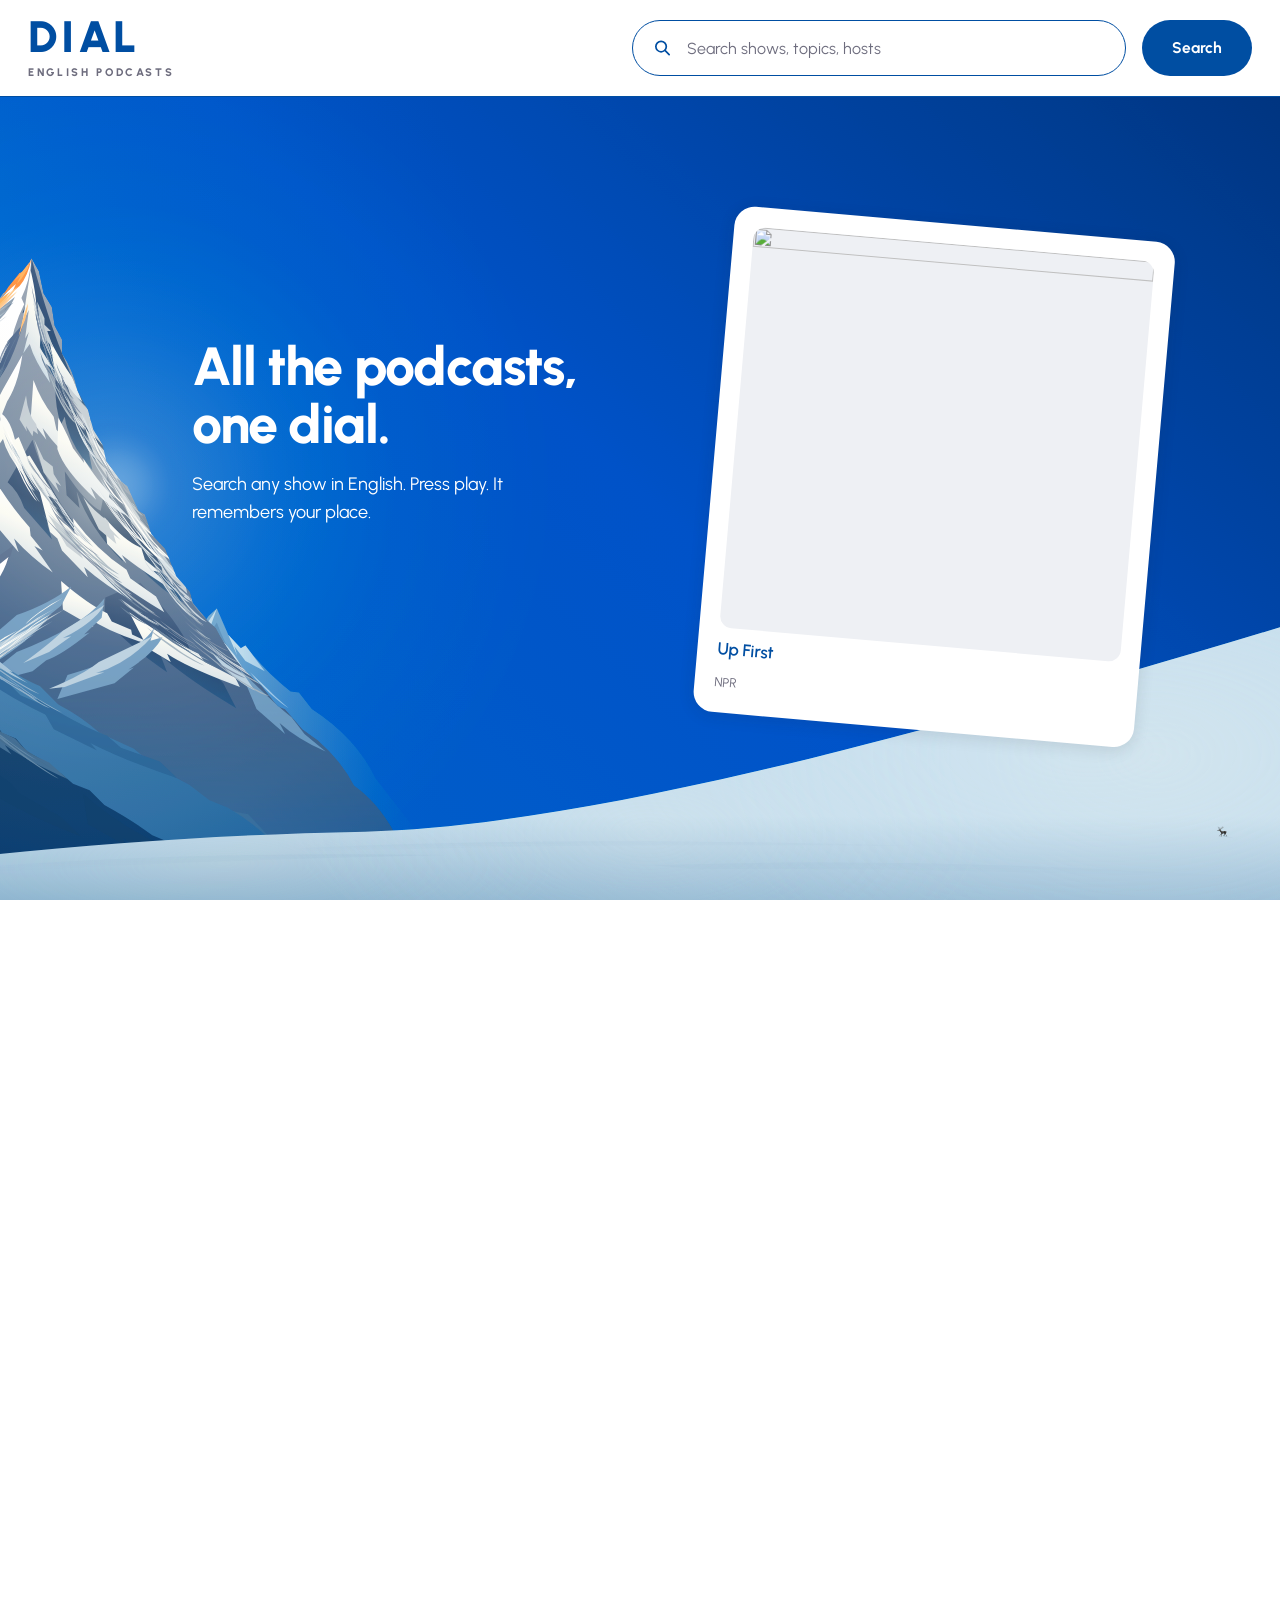
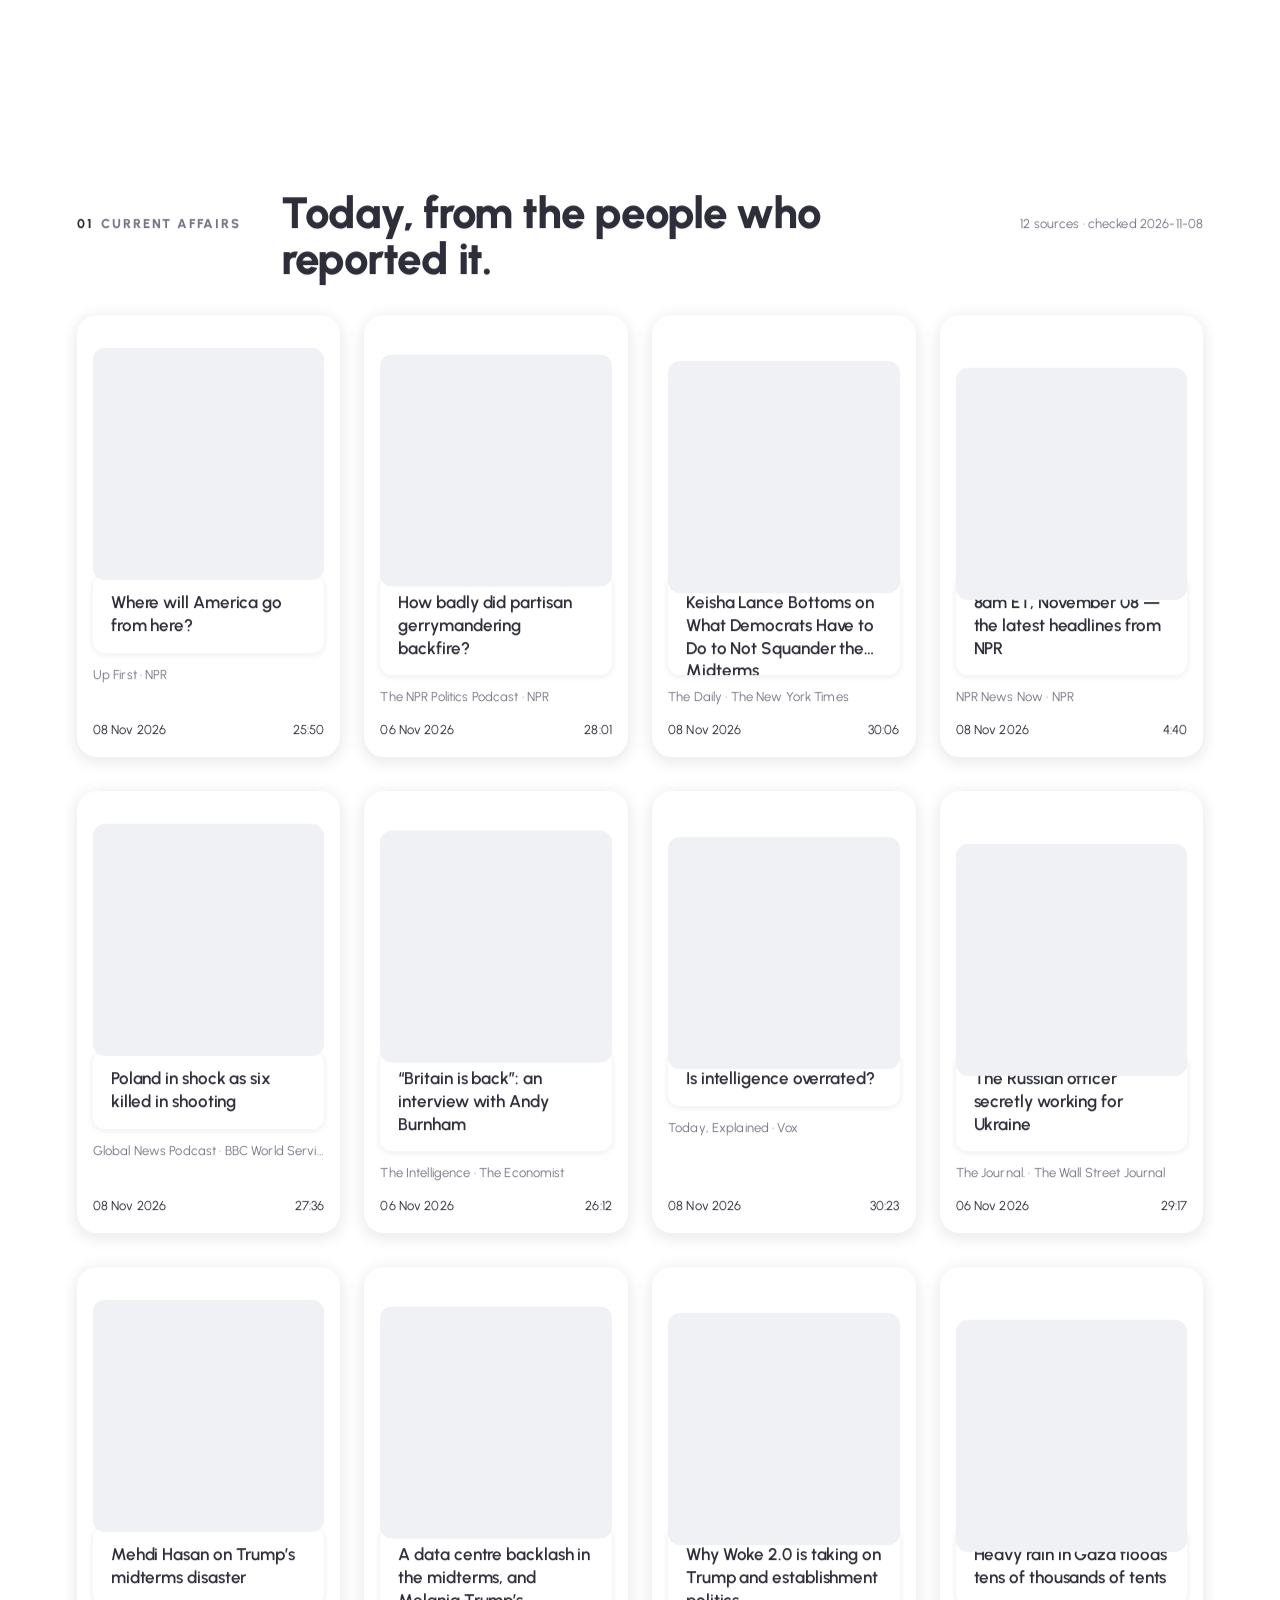
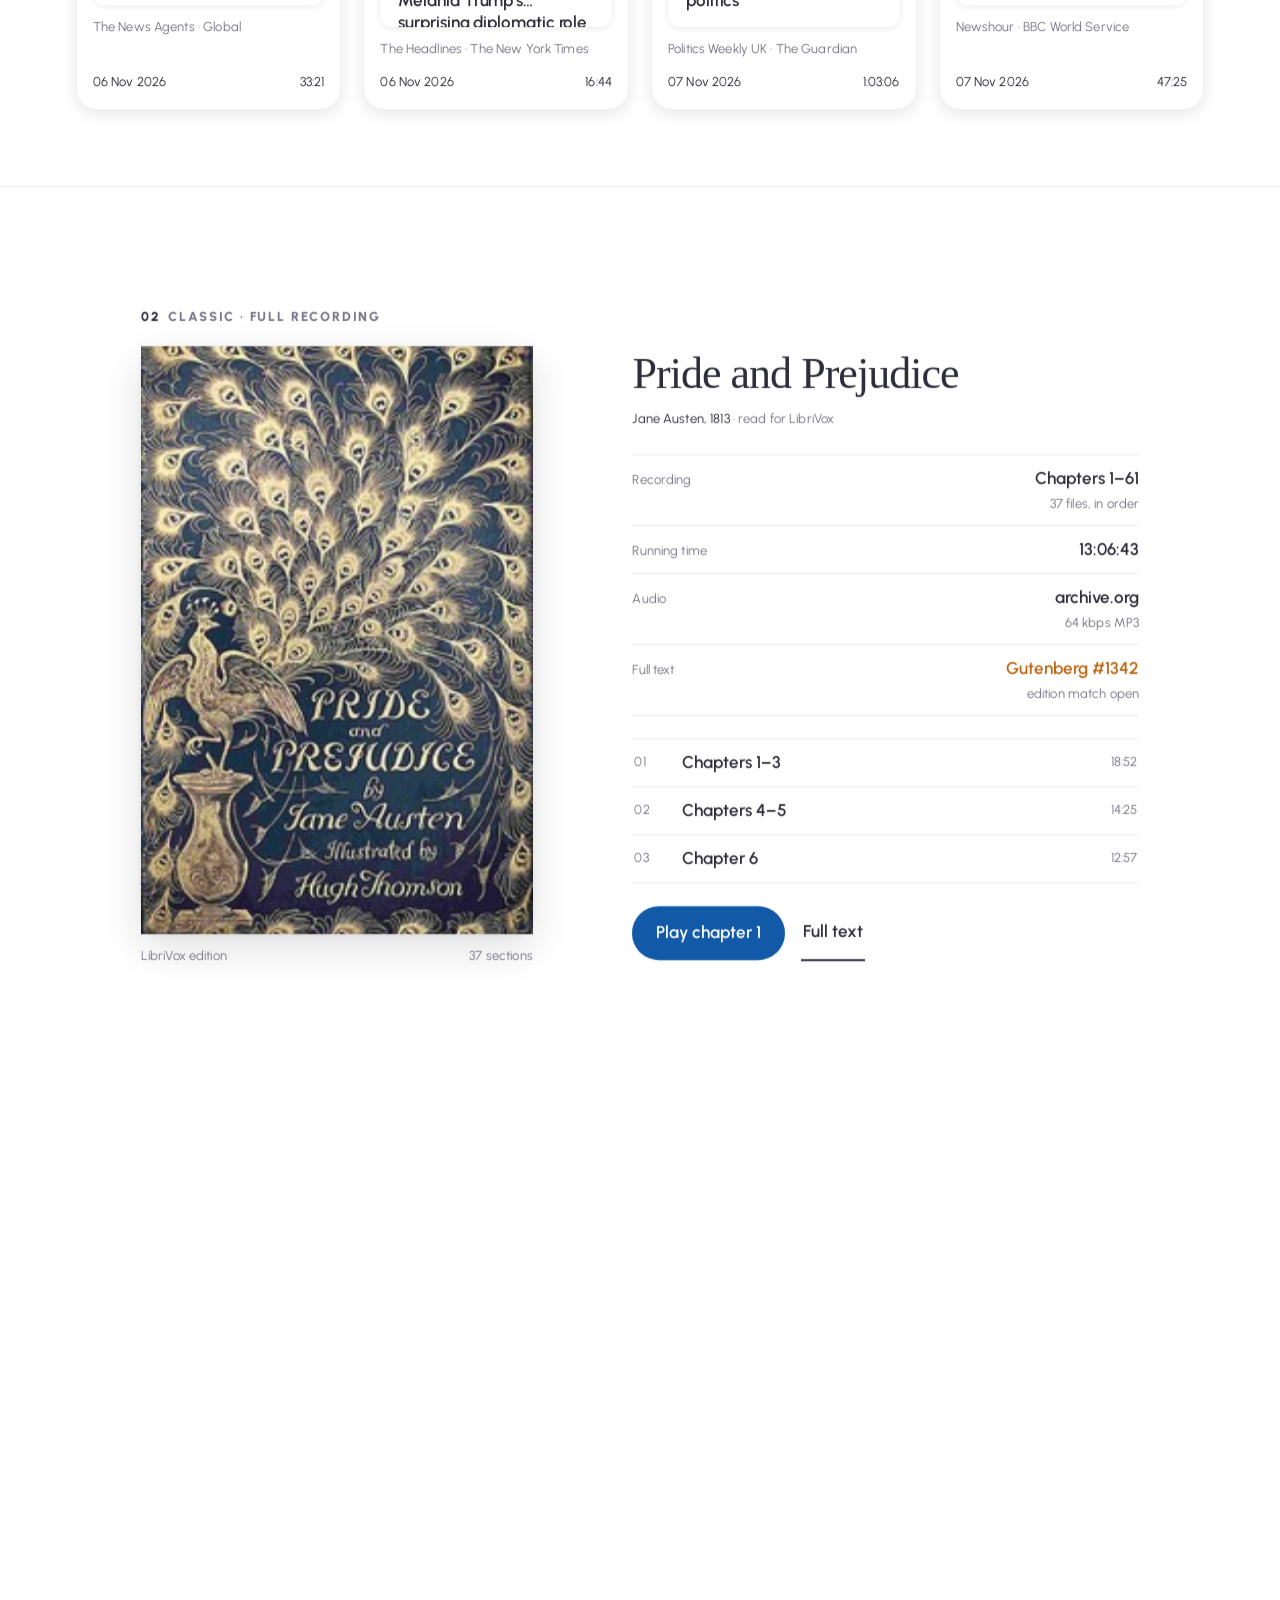
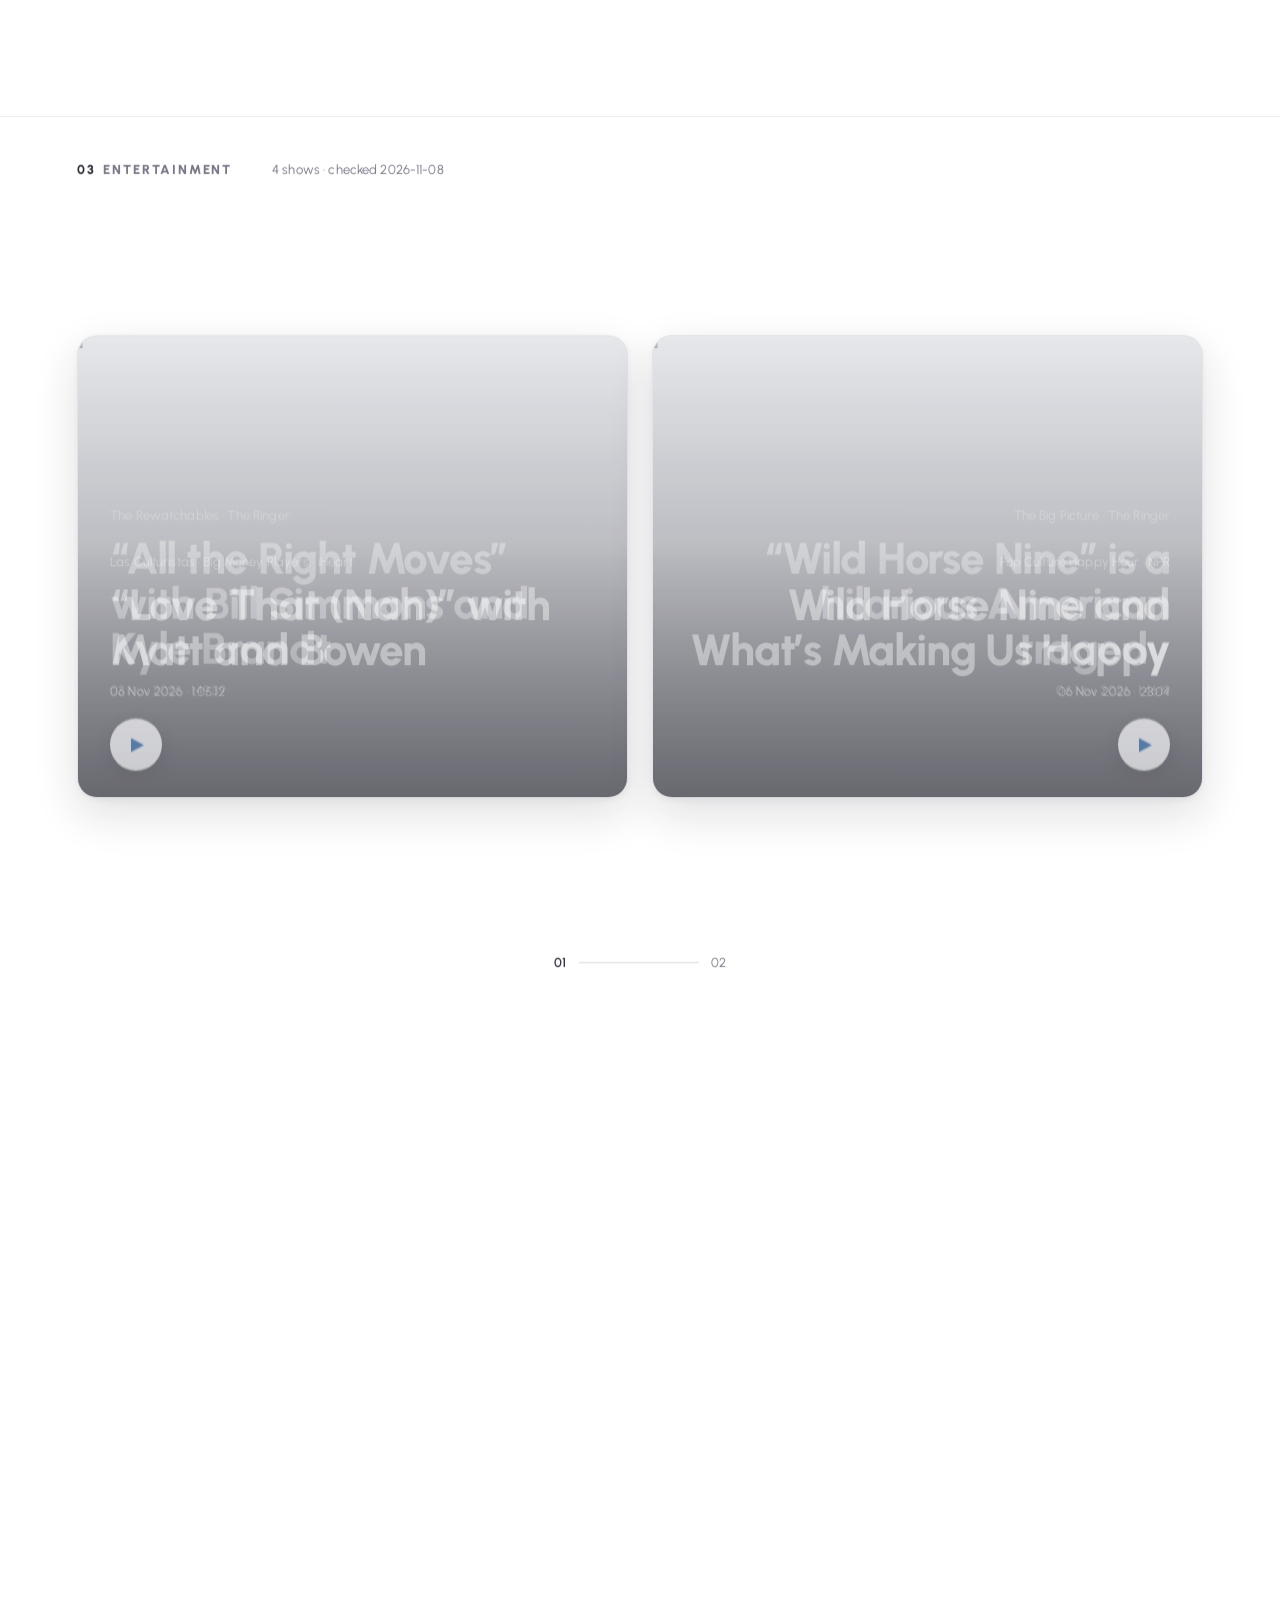
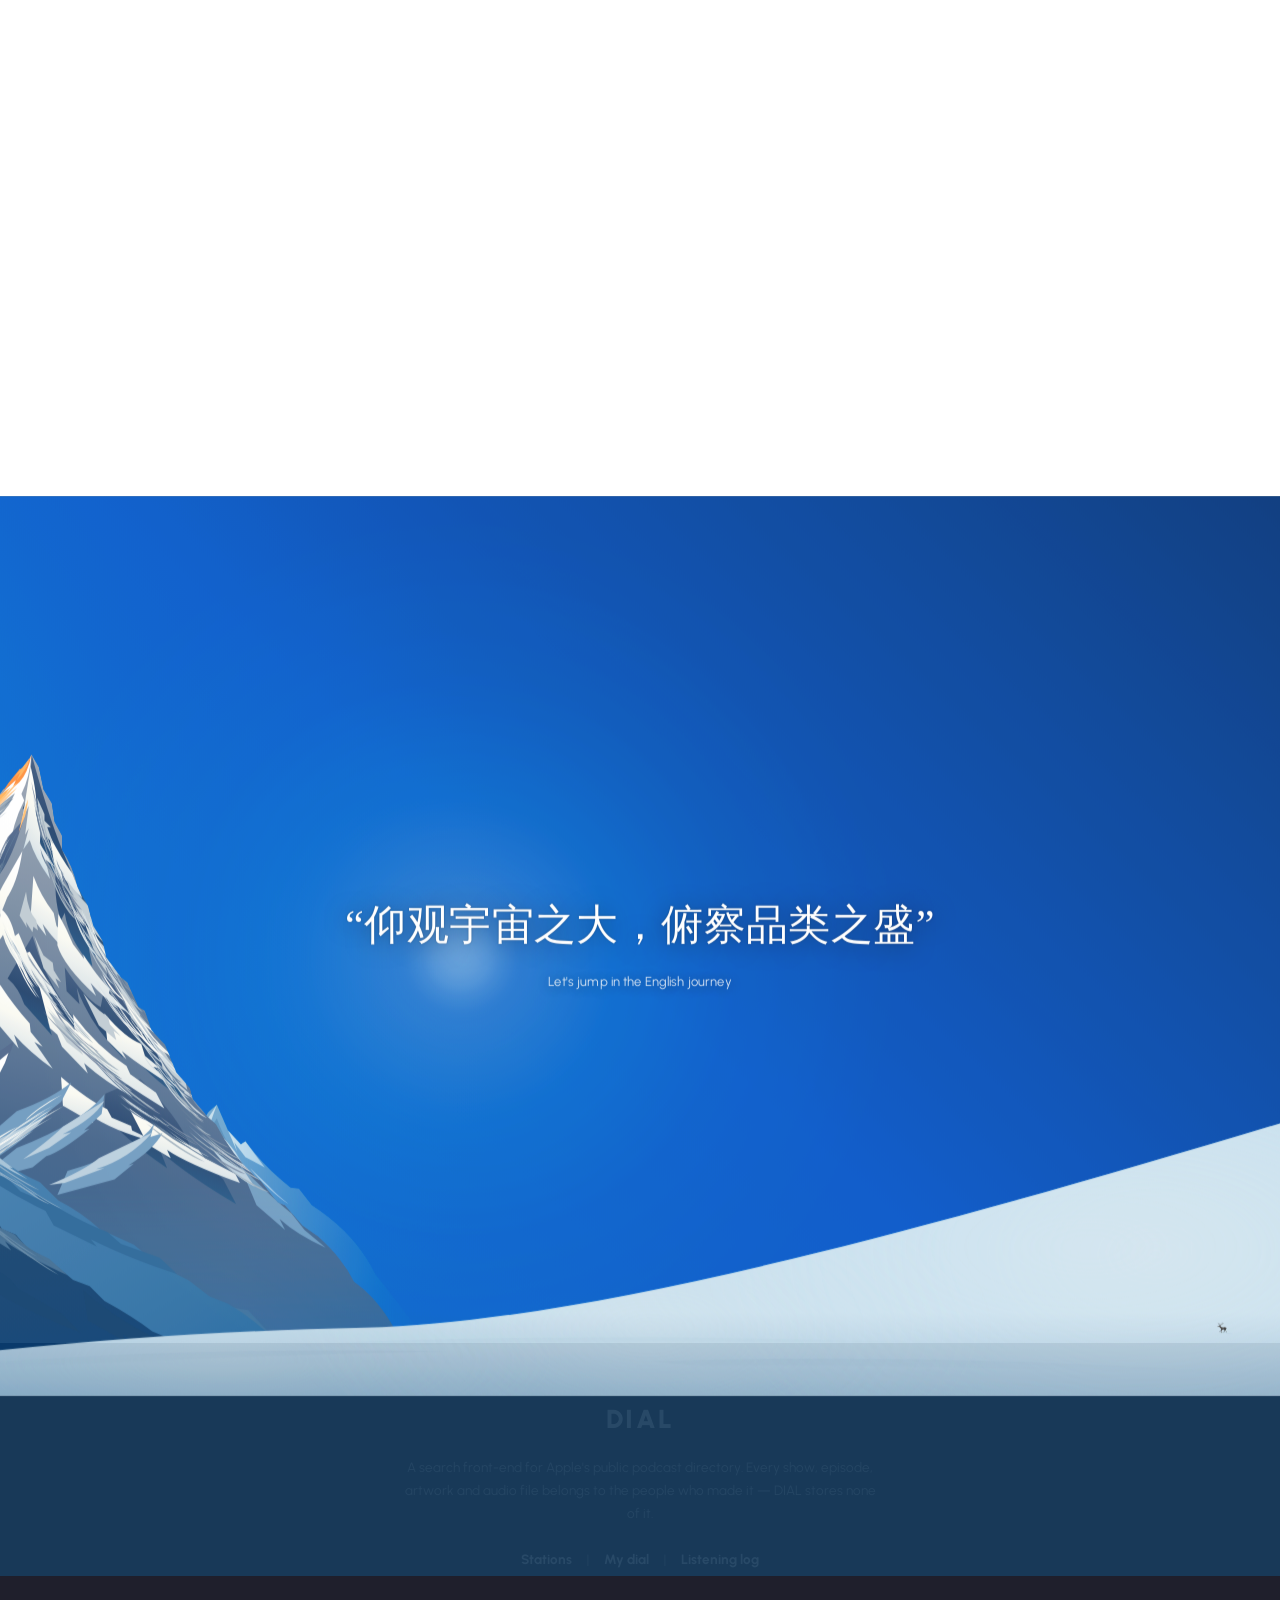
==== commit d27bdf12: "closing page: centred Songti line at half viewport width + English sub" ====
--- a/index.html
+++ b/index.html
@@ -170,6 +170,7 @@
 
       <div class="cover-copy">
         <p class="cover-quote">“仰观宇宙之大，俯察品类之盛”</p>
+        <p class="cover-sub">Let's jump in the English journey</p>
       </div>
     </div>
   </section>
--- a/styles.css
+++ b/styles.css
@@ -836,17 +836,28 @@
 .cover-stage .hero-scene{z-index:0}
 .cover-copy{
   position:relative;z-index:5;height:100%;display:grid;place-content:center;justify-items:center;
-  padding:0 var(--gutter);text-align:center;
-}
+  gap:clamp(14px,1.6vw,24px);padding:0 var(--gutter);text-align:center;
+}
+/* 宋体一行排开，行宽约半个视口；下方英文小注用正文字体 */
 .cover-quote{
-  margin:0;max-width:24ch;
+  margin:0;
   font-family:"SimSun","宋体","Songti SC","Noto Serif CJK SC",serif;
-  font-size:29.33px;            /* 二号 = 22pt */
-  line-height:1.75;
+  font-size:clamp(17px,3.3vw,64px);
+  line-height:1.24;
   font-weight:400;
-  letter-spacing:.06em;
+  letter-spacing:.01em;
+  white-space:nowrap;
   color:#fff;
   text-shadow:0 2px 22px rgba(8,14,28,.5),0 0 2px rgba(8,14,28,.35);
+}
+.cover-sub{
+  margin:0;
+  font-family:"Urbanist",system-ui,sans-serif;
+  font-size:var(--t-aux);
+  font-weight:var(--w-body);
+  letter-spacing:.01em;
+  color:rgba(255,255,255,.84);
+  text-shadow:0 1px 12px rgba(8,14,28,.45);
 }
 
 /* ── narrow screens ────────────────────────────────────────── */
@@ -877,7 +888,7 @@
   .shot-title{font-size:28px;max-width:24ch}
   .shot-copy{padding:20px}
   .play{width:44px}
-  .cover-quote{font-size:29.33px;letter-spacing:.04em;line-height:1.8}
+  .cover-quote{font-size:4.4vw;letter-spacing:0}
 }
 @media (prefers-reduced-motion:reduce){
   .cover-img,.reveal{opacity:1!important;transform:none!important}
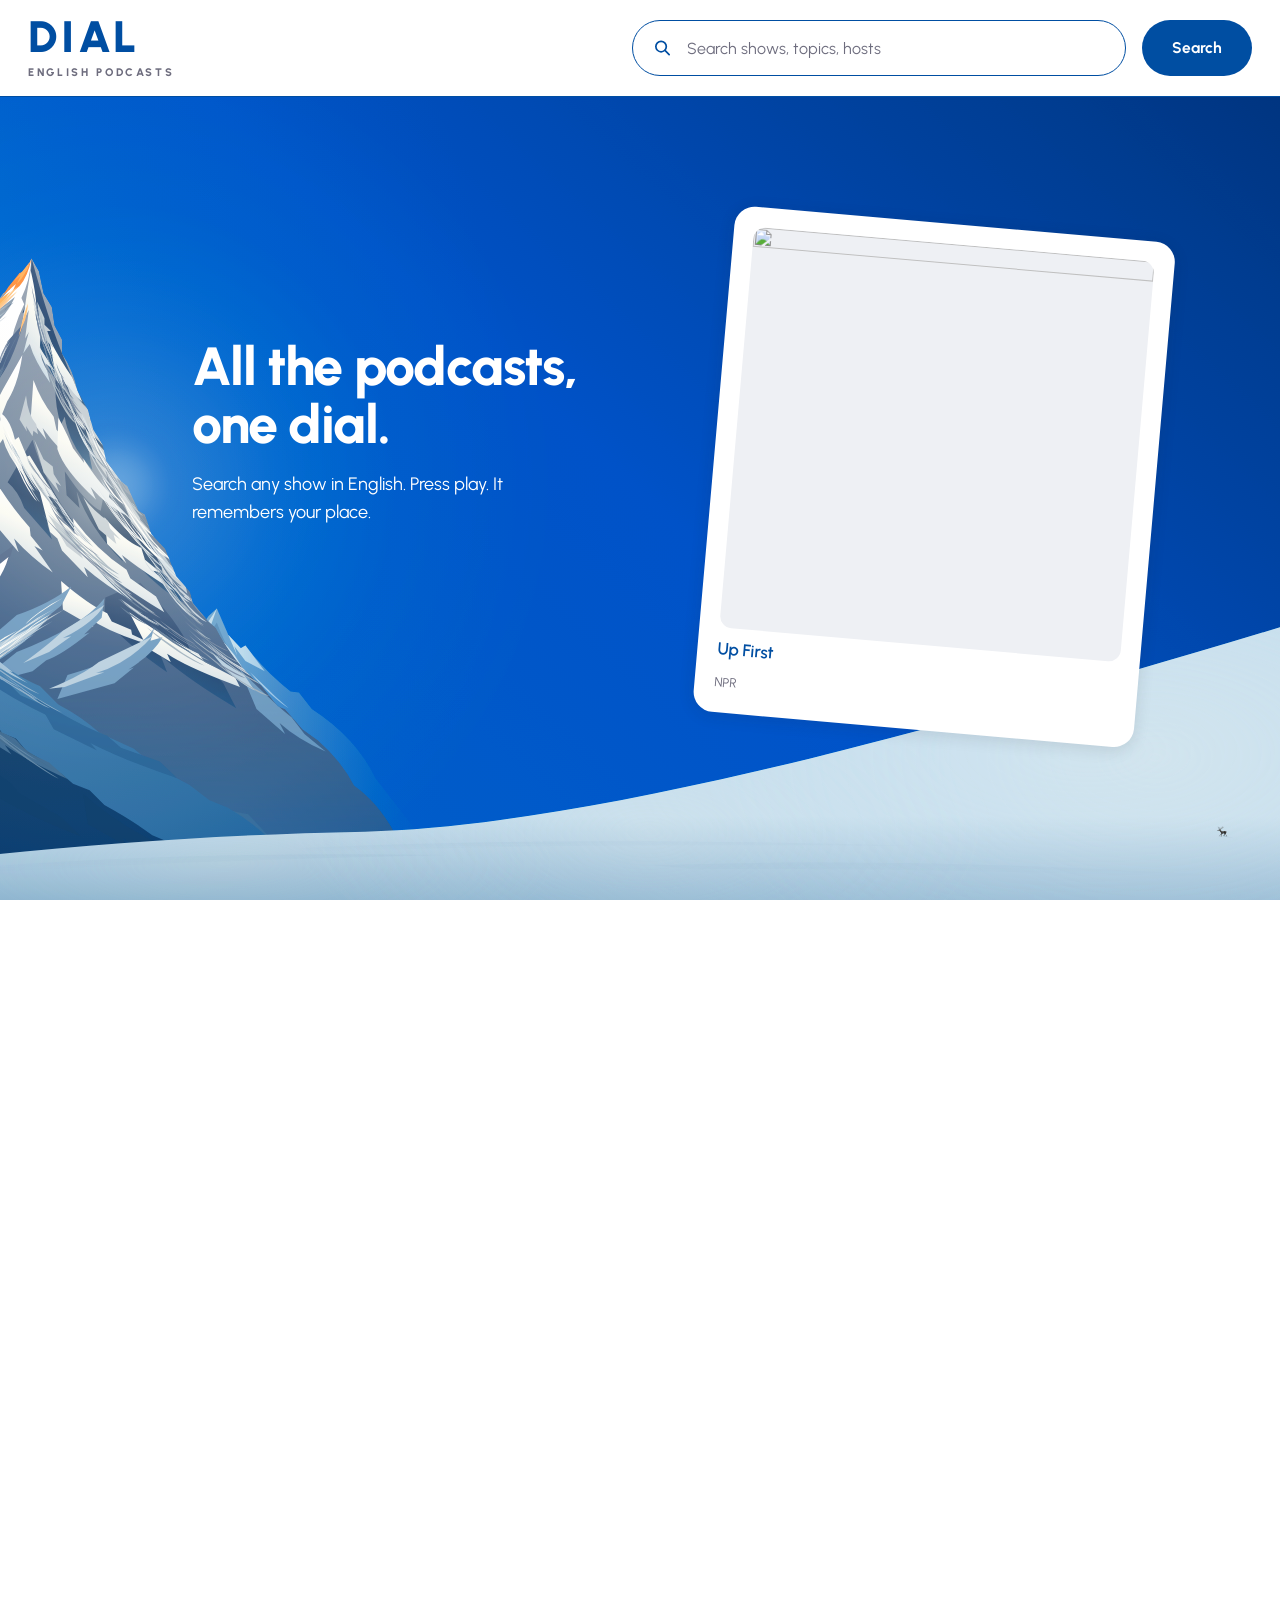
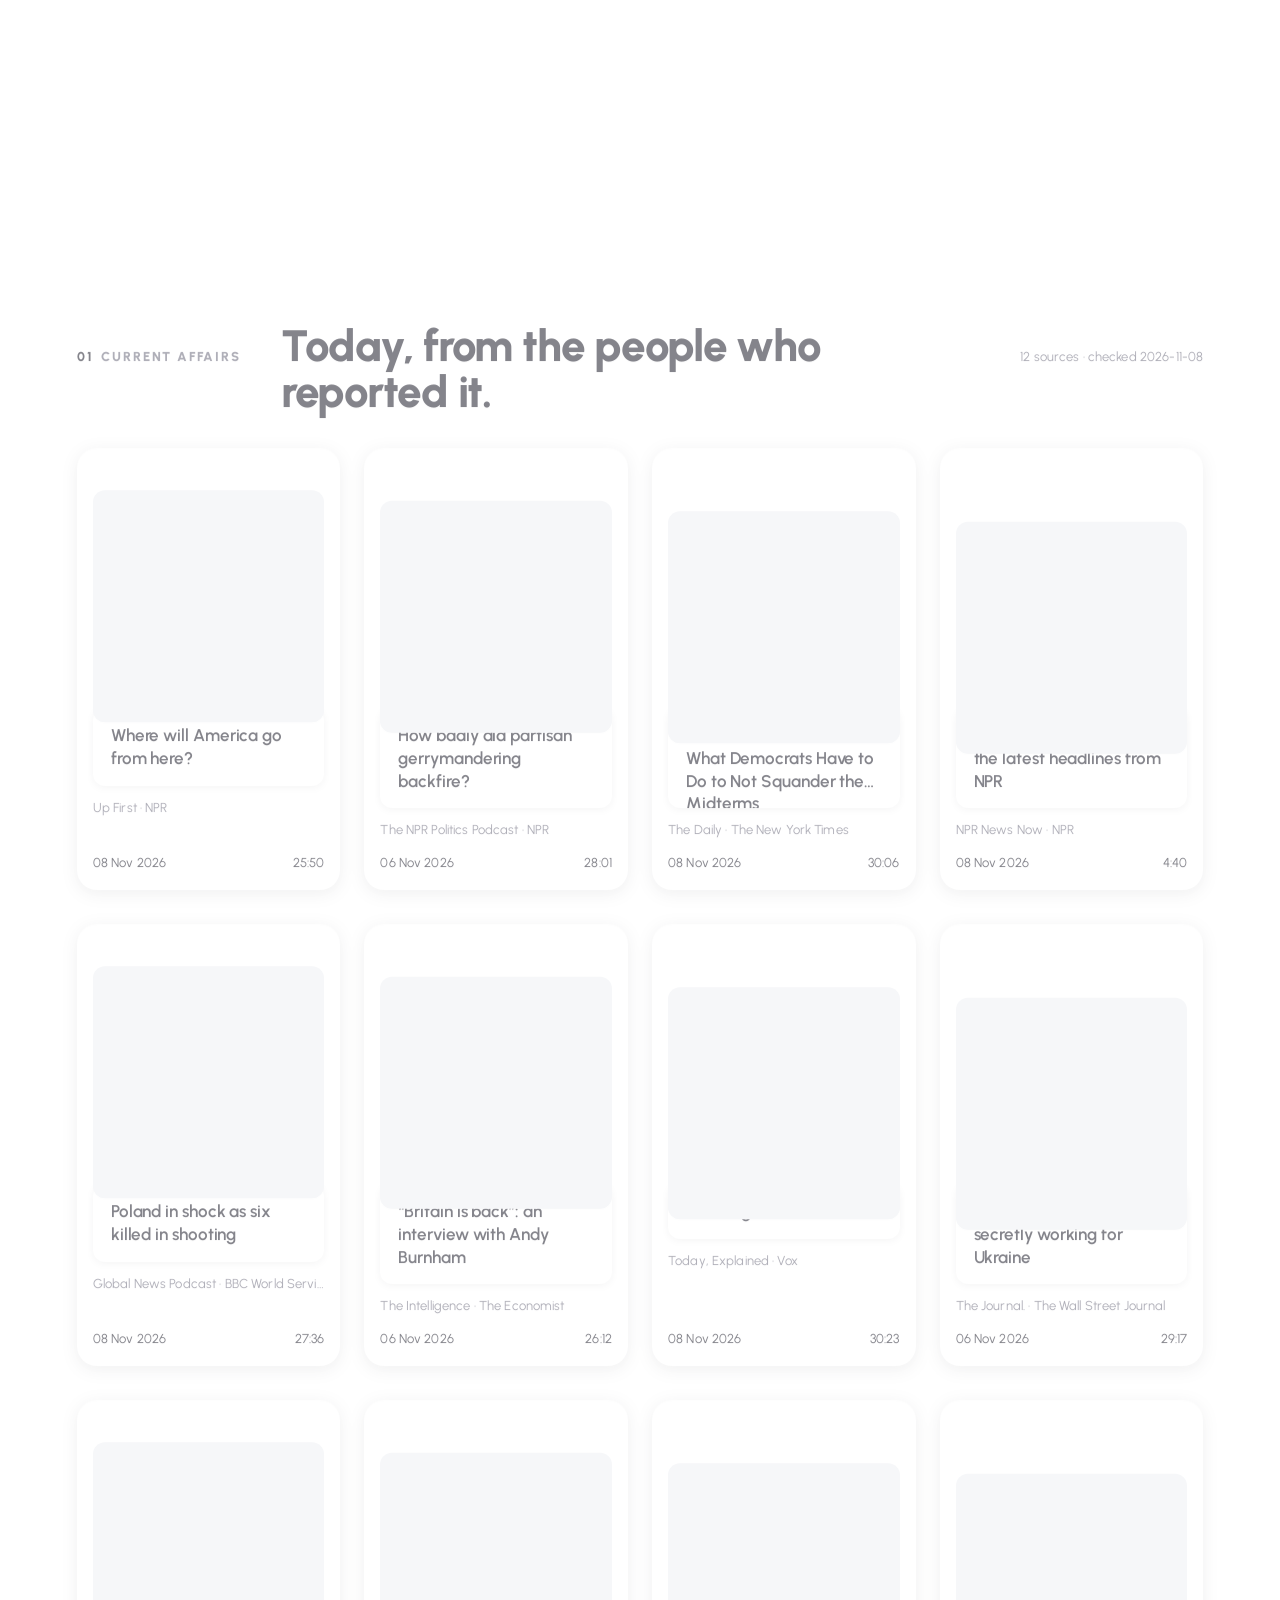
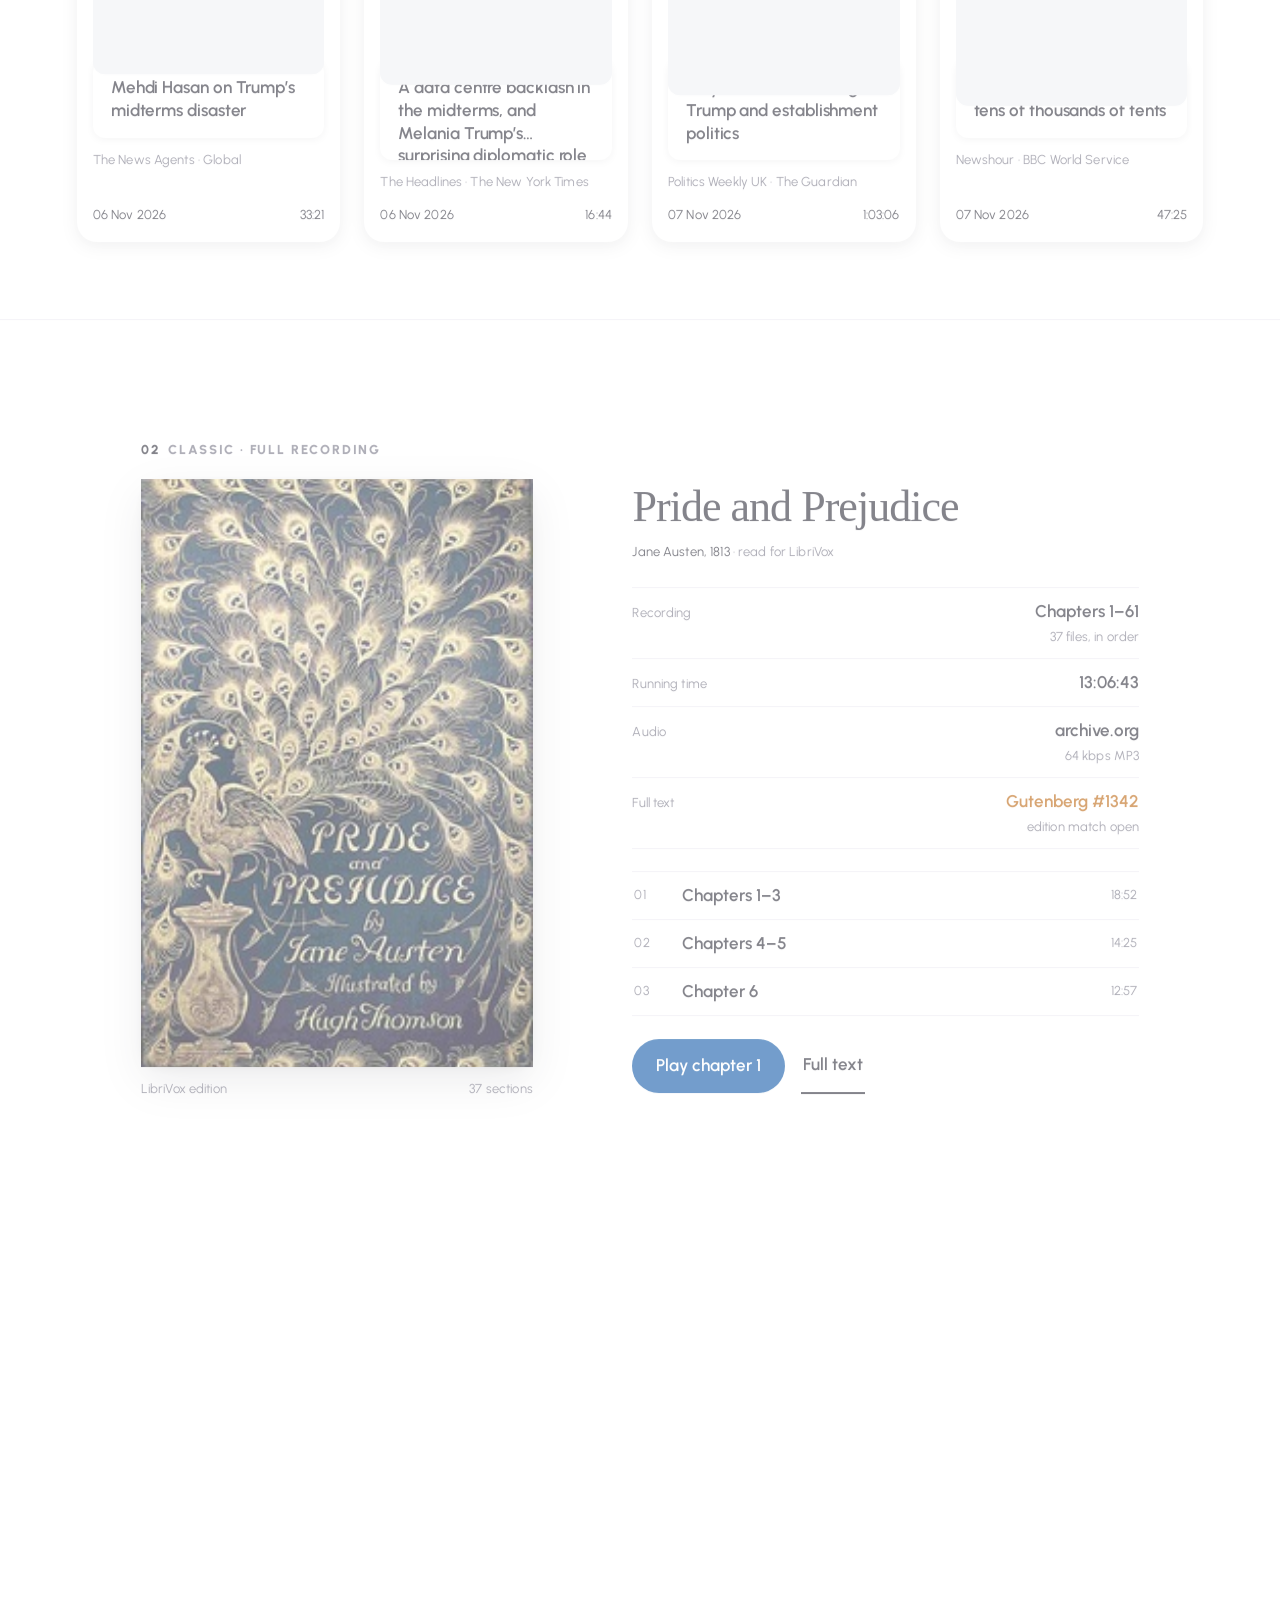
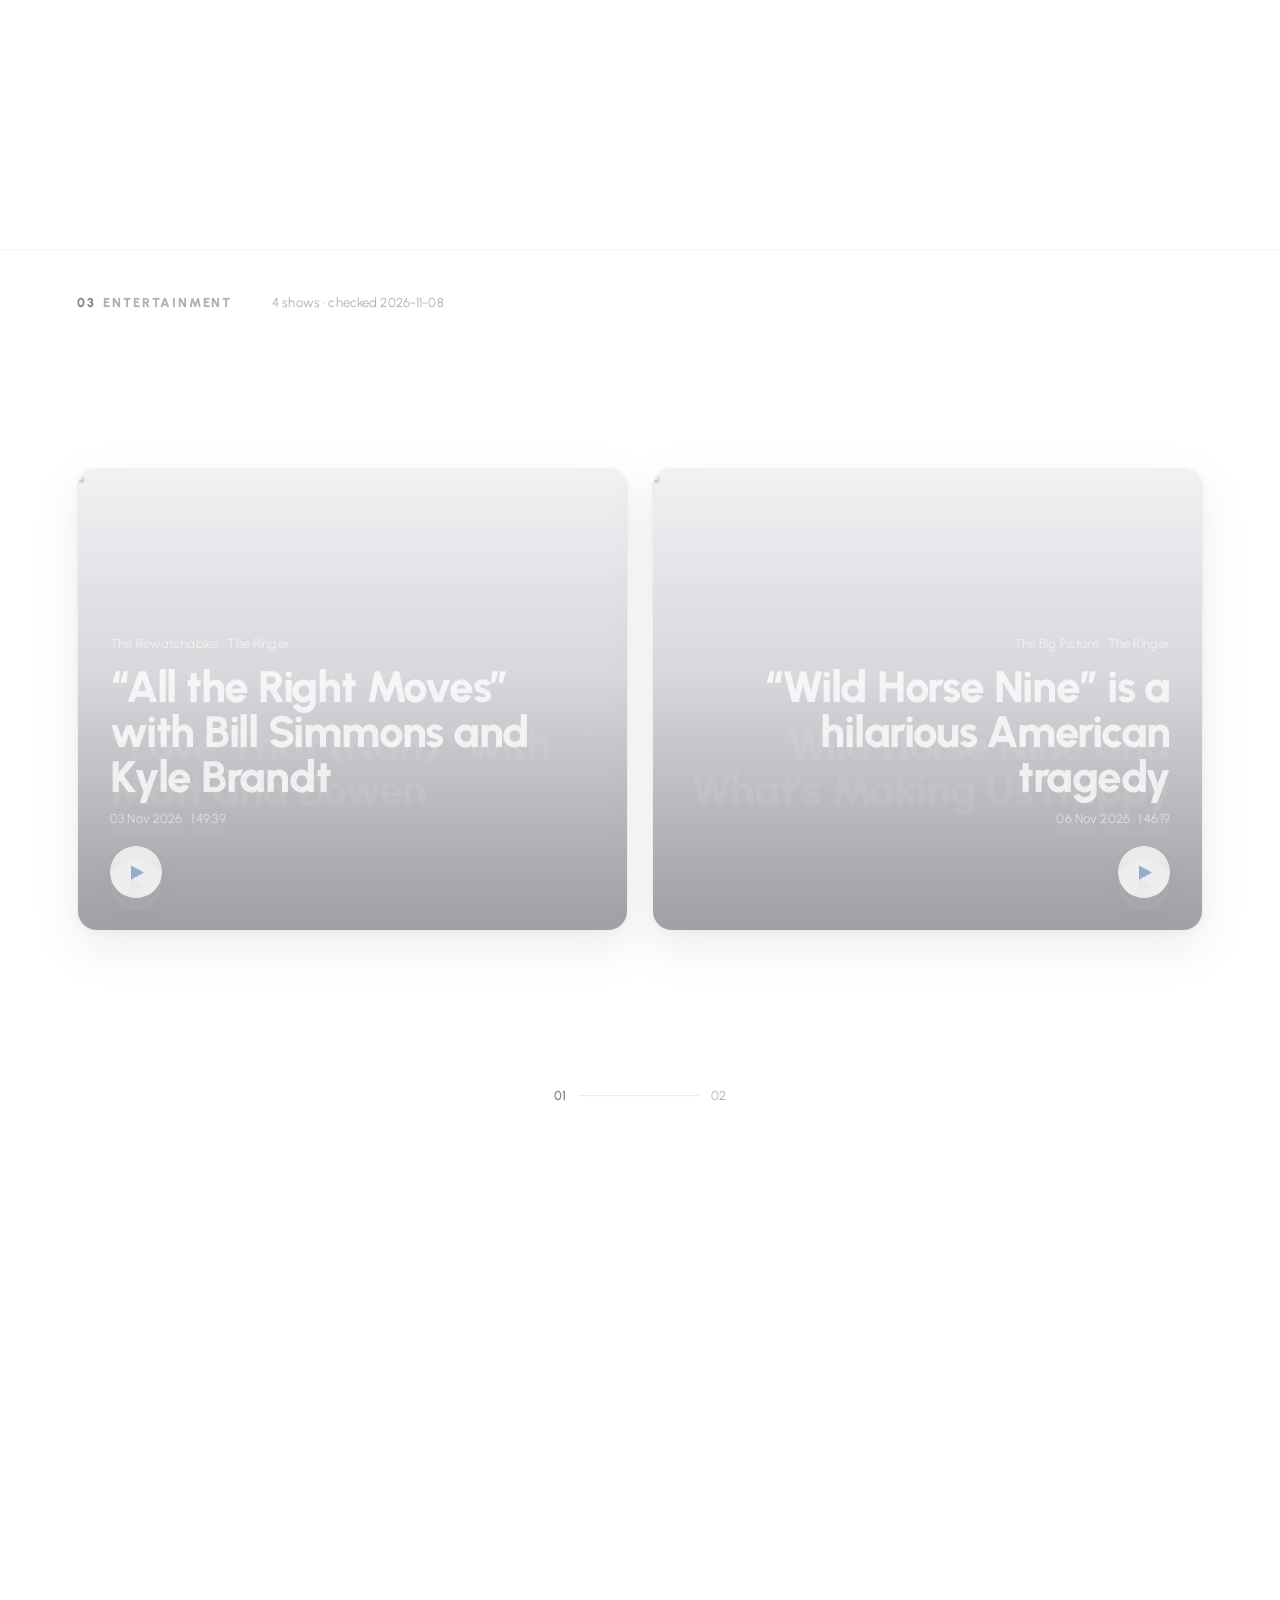
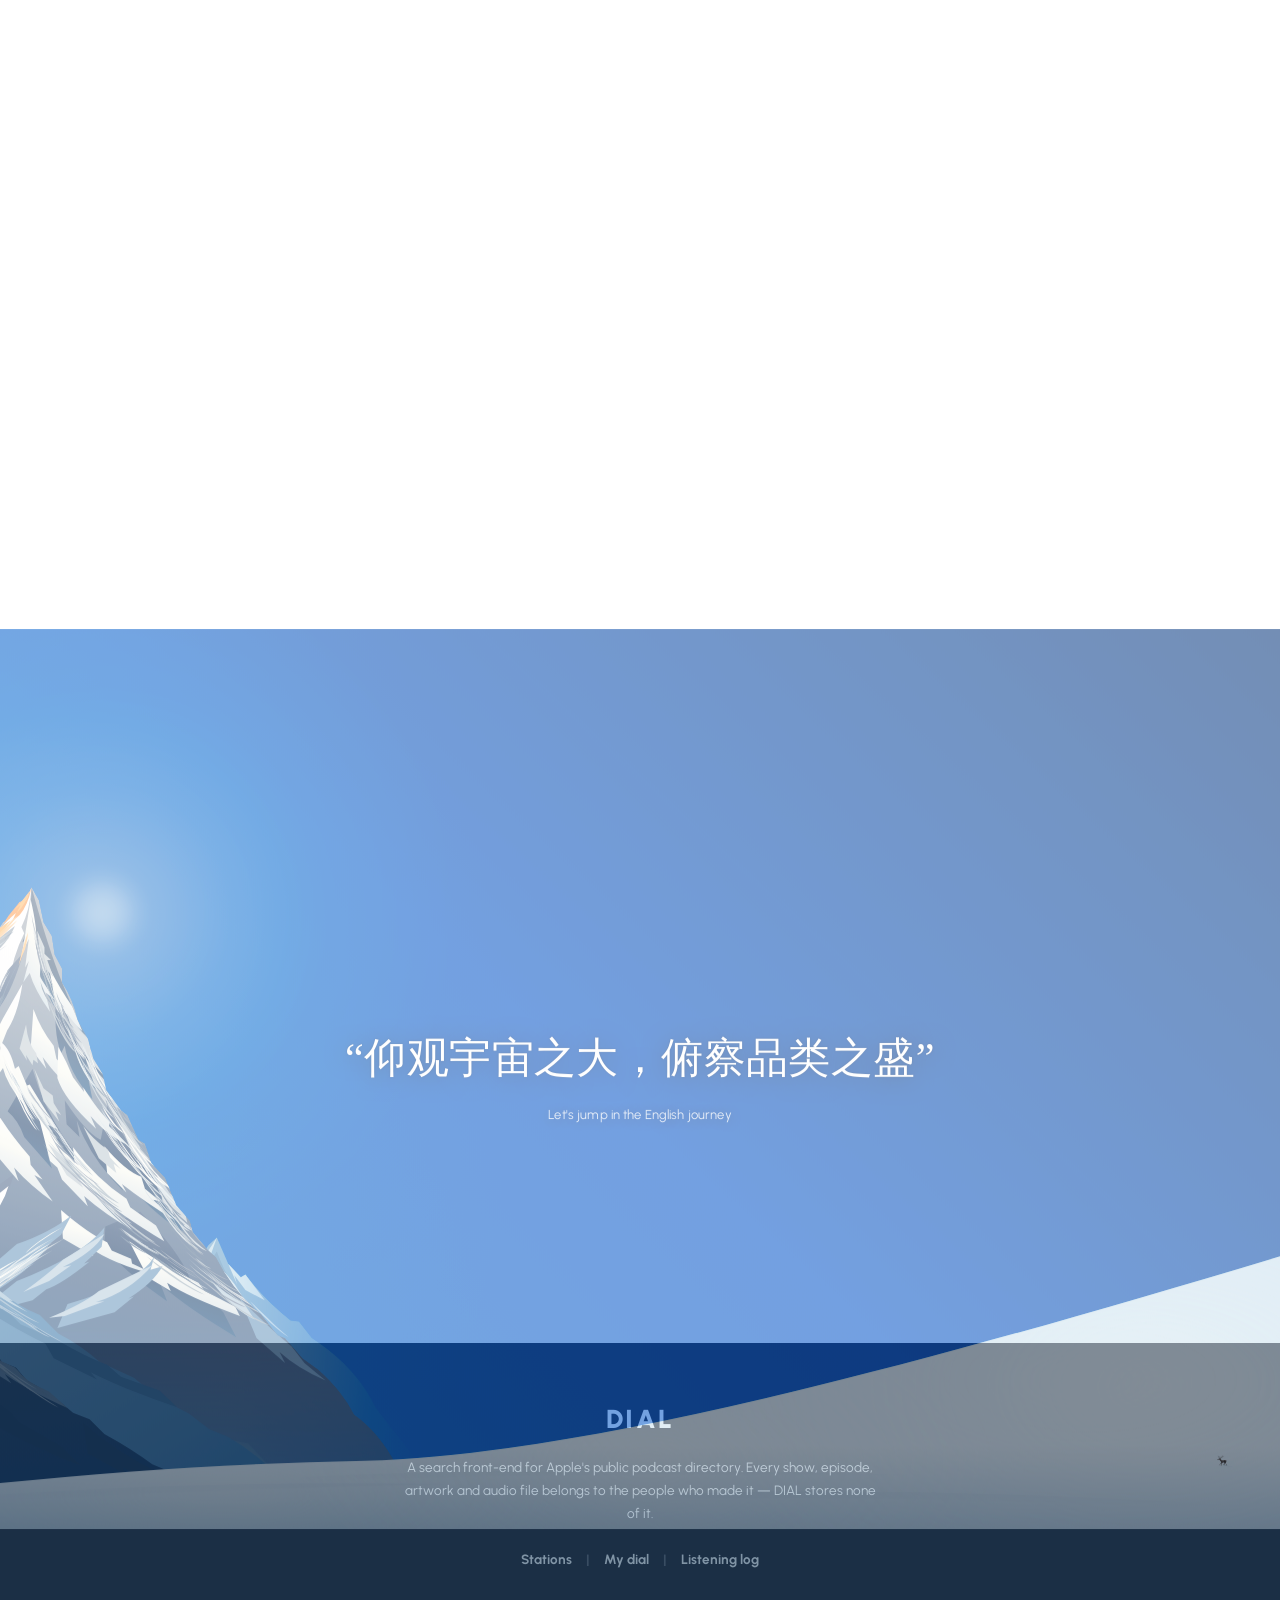
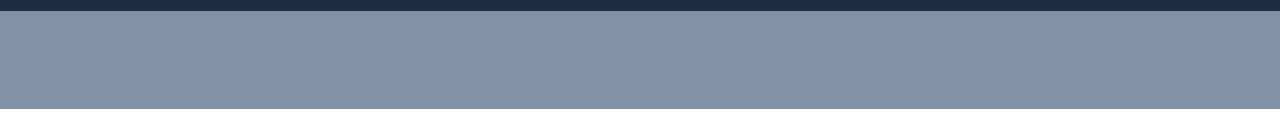
==== commit 7d716bfe: "closing page: light on the summit; deploy to pods.adaydream.cn" ====
--- a/index.html
+++ b/index.html
@@ -6,7 +6,7 @@
 <title>DIAL — English podcasts, one dial</title>
 <meta name="description" content="Search any English podcast and play it. Nothing re-hosted; your place is remembered.">
 <link rel="icon" href="data:image/svg+xml,%3Csvg xmlns='http://www.w3.org/2000/svg' viewBox='0 0 32 32'%3E%3Crect width='32' height='32' rx='8' fill='%23004ea2'/%3E%3Ccircle cx='16' cy='16' r='8.5' fill='none' stroke='%23fff' stroke-width='2.2'/%3E%3Cline x1='16' y1='16' x2='21.5' y2='10.5' stroke='%23fff' stroke-width='2.2' stroke-linecap='round'/%3E%3C/svg%3E">
-<link rel="stylesheet" href="styles.css?v=20261108-layout-v5">
+<link rel="stylesheet" href="styles.css?v=20261109-pods">
 </head>
 <body>
 
@@ -290,7 +290,7 @@
 </div>
 
 <script src="scene-motion.js?v=20261108-stages-v3"></script>
-<script src="content.js?v=20261108-layout-v5"></script>
-<script src="app.js?v=20261108-layout-v5"></script>
+<script src="content.js?v=20261109-pods"></script>
+<script src="app.js?v=20261109-pods"></script>
 </body>
 </html>
--- a/styles.css
+++ b/styles.css
@@ -834,6 +834,8 @@
 .lib-cover{position:relative;height:120svh;background:#183c5c;overflow:clip}
 .cover-stage{position:sticky;top:0;height:100svh;overflow:hidden;background:#183c5c}
 .cover-stage .hero-scene{z-index:0}
+/* 光源落在主峰上：与首屏同一套图层，位置固定在山尖（约 x10% / y38%） */
+.cover-stage .scene-light{left:8%;top:31.5%;width:58vmax;height:58vmax;opacity:.58;transform:translate(-50%,-50%)}
 .cover-copy{
   position:relative;z-index:5;height:100%;display:grid;place-content:center;justify-items:center;
   gap:clamp(14px,1.6vw,24px);padding:0 var(--gutter);text-align:center;
